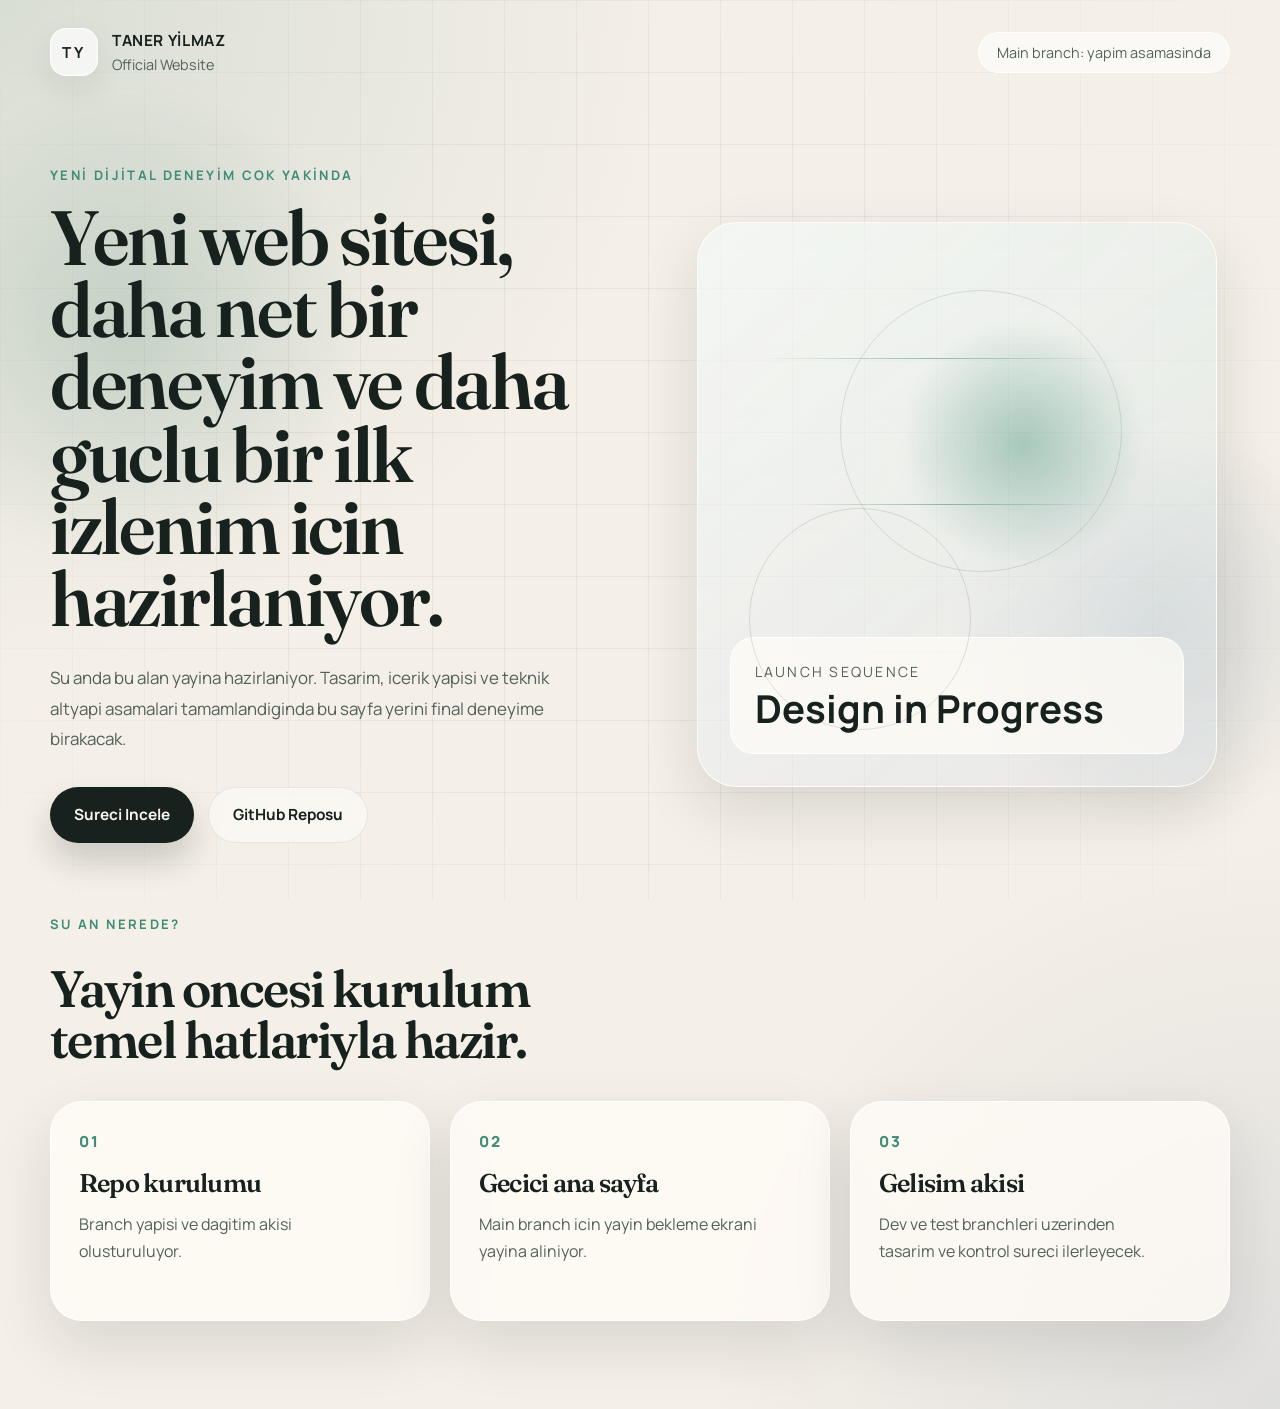
==== index.html @ bfa678c8 "Add under construction landing page" ====
<!DOCTYPE html>
<html lang="tr">
  <head>
    <meta charset="UTF-8" />
    <meta name="viewport" content="width=device-width, initial-scale=1.0" />
    <title>Taner Yilmaz | Yapim Asamasinda</title>
    <meta
      name="description"
      content="Taner Yilmaz web sitesi su anda yayina hazirlaniyor."
    />
    <link rel="preconnect" href="https://fonts.googleapis.com" />
    <link rel="preconnect" href="https://fonts.gstatic.com" crossorigin />
    <link
      href="https://fonts.googleapis.com/css2?family=Fraunces:opsz,wght@9..144,500;9..144,600&family=Manrope:wght@400;500;600;700&display=swap"
      rel="stylesheet"
    />
    <link rel="stylesheet" href="./styles.css" />
  </head>
  <body>
    <div class="page-shell">
      <div class="ambient ambient-left" aria-hidden="true"></div>
      <div class="ambient ambient-right" aria-hidden="true"></div>
      <div class="grid-lines" aria-hidden="true"></div>

      <header class="topbar">
        <div class="brand-lockup">
          <span class="brand-mark">TY</span>
          <div class="brand-copy">
            <strong>Taner Yilmaz</strong>
            <span>Official Website</span>
          </div>
        </div>
        <p class="status-pill">Main branch: yapim asamasinda</p>
      </header>

      <main class="hero">
        <section class="hero-copy">
          <p class="eyebrow">Yeni dijital deneyim cok yakinda</p>
          <h1>
            Yeni web sitesi, daha net bir deneyim ve daha guclu bir ilk
            izlenim icin hazirlaniyor.
          </h1>
          <p class="lead">
            Su anda bu alan yayina hazirlaniyor. Tasarim, icerik yapisi ve
            teknik altyapi asamalari tamamlandiginda bu sayfa yerini final
            deneyime birakacak.
          </p>

          <div class="hero-actions">
            <a class="button button-primary" href="#progress">Sureci Incele</a>
            <a
              class="button button-secondary"
              href="https://github.com/snrylmz89/taneryilmazWebPage"
              target="_blank"
              rel="noreferrer"
            >
              GitHub Reposu
            </a>
          </div>
        </section>

        <section class="hero-visual" aria-hidden="true">
          <div class="visual-frame">
            <div class="frame-glow"></div>
            <div class="signal signal-one"></div>
            <div class="signal signal-two"></div>
            <div class="signal signal-three"></div>
            <div class="visual-copy">
              <span>Launch Sequence</span>
              <strong>Design in Progress</strong>
            </div>
          </div>
        </section>
      </main>

      <section class="progress" id="progress">
        <div class="progress-intro">
          <p class="eyebrow">Su an nerede?</p>
          <h2>Yayin oncesi kurulum temel hatlariyla hazir.</h2>
        </div>

        <div class="progress-track">
          <article class="progress-step reveal">
            <span>01</span>
            <h3>Repo kurulumu</h3>
            <p>Branch yapisi ve dagitim akisi olusturuluyor.</p>
          </article>
          <article class="progress-step reveal delay-1">
            <span>02</span>
            <h3>Gecici ana sayfa</h3>
            <p>Main branch icin yayin bekleme ekrani yayina aliniyor.</p>
          </article>
          <article class="progress-step reveal delay-2">
            <span>03</span>
            <h3>Gelisim akisi</h3>
            <p>Dev ve test branchleri uzerinden tasarim ve kontrol sureci ilerleyecek.</p>
          </article>
        </div>
      </section>
    </div>

    <script src="./script.js"></script>
  </body>
</html>
---- styles.css ----
:root {
  color-scheme: light;
  --bg: #f4efe7;
  --surface: rgba(255, 252, 247, 0.78);
  --surface-strong: rgba(255, 252, 247, 0.94);
  --text: #17211d;
  --muted: #536159;
  --accent: #3f8c74;
  --accent-soft: rgba(63, 140, 116, 0.16);
  --line: rgba(23, 33, 29, 0.1);
  --shadow: 0 24px 60px rgba(23, 33, 29, 0.12);
  --radius-xl: 32px;
  --radius-pill: 999px;
  --container: min(1180px, calc(100vw - 48px));
}

* {
  box-sizing: border-box;
}

html {
  scroll-behavior: smooth;
}

body {
  margin: 0;
  min-height: 100vh;
  font-family: "Manrope", sans-serif;
  background:
    radial-gradient(circle at top left, rgba(120, 161, 143, 0.22), transparent 35%),
    radial-gradient(circle at bottom right, rgba(103, 129, 166, 0.15), transparent 30%),
    var(--bg);
  color: var(--text);
  overflow-x: hidden;
}

a {
  color: inherit;
  text-decoration: none;
}

.page-shell {
  position: relative;
  min-height: 100vh;
  isolation: isolate;
}

.ambient {
  position: fixed;
  inset: auto;
  z-index: -3;
  border-radius: 50%;
  filter: blur(8px);
  pointer-events: none;
}

.ambient-left {
  top: 8vh;
  left: -10vw;
  width: 32rem;
  height: 32rem;
  background: radial-gradient(circle, rgba(89, 141, 121, 0.24), transparent 66%);
  animation: drift 14s ease-in-out infinite alternate;
}

.ambient-right {
  right: -8vw;
  bottom: 6vh;
  width: 28rem;
  height: 28rem;
  background: radial-gradient(circle, rgba(80, 112, 145, 0.18), transparent 64%);
  animation: drift 16s ease-in-out infinite alternate-reverse;
}

.grid-lines {
  position: fixed;
  inset: 0;
  z-index: -2;
  background-image:
    linear-gradient(rgba(23, 33, 29, 0.05) 1px, transparent 1px),
    linear-gradient(90deg, rgba(23, 33, 29, 0.05) 1px, transparent 1px);
  background-size: 72px 72px;
  mask-image: radial-gradient(circle at center, black 48%, transparent 100%);
  pointer-events: none;
}

.topbar,
.hero,
.progress {
  width: var(--container);
  margin: 0 auto;
}

.topbar {
  display: flex;
  align-items: center;
  justify-content: space-between;
  gap: 20px;
  padding: 28px 0 0;
}

.brand-lockup {
  display: inline-flex;
  align-items: center;
  gap: 14px;
}

.brand-mark {
  display: inline-grid;
  place-items: center;
  width: 48px;
  height: 48px;
  border-radius: 16px;
  background: rgba(255, 255, 255, 0.7);
  border: 1px solid rgba(255, 255, 255, 0.85);
  box-shadow: 0 12px 32px rgba(23, 33, 29, 0.08);
  font-size: 0.95rem;
  font-weight: 700;
  letter-spacing: 0.18em;
}

.brand-copy {
  display: flex;
  flex-direction: column;
  gap: 4px;
}

.brand-copy strong {
  font-size: 0.96rem;
  letter-spacing: 0.04em;
  text-transform: uppercase;
}

.brand-copy span,
.status-pill {
  color: var(--muted);
  font-size: 0.9rem;
}

.status-pill {
  margin: 0;
  padding: 10px 18px;
  border-radius: var(--radius-pill);
  background: rgba(255, 255, 255, 0.62);
  border: 1px solid rgba(255, 255, 255, 0.85);
  backdrop-filter: blur(14px);
}

.hero {
  display: grid;
  grid-template-columns: minmax(0, 1.02fr) minmax(340px, 0.98fr);
  align-items: center;
  gap: clamp(32px, 5vw, 72px);
  padding: clamp(64px, 10vh, 112px) 0 72px;
  min-height: calc(100vh - 96px);
}

.hero-copy {
  max-width: 620px;
}

.eyebrow {
  margin: 0 0 18px;
  color: var(--accent);
  font-size: 0.82rem;
  font-weight: 700;
  letter-spacing: 0.18em;
  text-transform: uppercase;
}

h1,
h2,
h3 {
  margin: 0;
  font-family: "Fraunces", serif;
  font-weight: 600;
  letter-spacing: -0.03em;
}

h1 {
  font-size: clamp(3rem, 6vw, 5.8rem);
  line-height: 0.94;
  max-width: 12ch;
}

.lead {
  max-width: 55ch;
  margin: 28px 0 0;
  color: var(--muted);
  font-size: 1.06rem;
  line-height: 1.8;
}

.hero-actions {
  display: flex;
  flex-wrap: wrap;
  gap: 14px;
  margin-top: 32px;
}

.button {
  display: inline-flex;
  align-items: center;
  justify-content: center;
  min-height: 56px;
  padding: 0 24px;
  border-radius: var(--radius-pill);
  font-size: 0.96rem;
  font-weight: 700;
  transition:
    transform 220ms ease,
    background-color 220ms ease,
    border-color 220ms ease,
    color 220ms ease;
}

.button:hover {
  transform: translateY(-2px);
}

.button-primary {
  background: var(--text);
  color: #f6f4ef;
  box-shadow: 0 18px 32px rgba(23, 33, 29, 0.18);
}

.button-primary:hover {
  background: #26352f;
}

.button-secondary {
  background: rgba(255, 255, 255, 0.48);
  border: 1px solid rgba(23, 33, 29, 0.08);
  backdrop-filter: blur(12px);
}

.button-secondary:hover {
  background: rgba(255, 255, 255, 0.7);
}

.hero-visual {
  display: grid;
  place-items: center;
}

.visual-frame {
  position: relative;
  width: min(100%, 520px);
  aspect-ratio: 0.92;
  border-radius: 40px;
  overflow: hidden;
  background:
    linear-gradient(140deg, rgba(255, 255, 255, 0.72), rgba(255, 255, 255, 0.26)),
    linear-gradient(180deg, rgba(63, 140, 116, 0.16), rgba(80, 112, 145, 0.12));
  border: 1px solid rgba(255, 255, 255, 0.8);
  box-shadow: var(--shadow);
  isolation: isolate;
}

.visual-frame::before,
.visual-frame::after {
  content: "";
  position: absolute;
  border-radius: 50%;
  border: 1px solid rgba(23, 33, 29, 0.12);
}

.visual-frame::before {
  inset: 12% 18% auto auto;
  width: 280px;
  height: 280px;
}

.visual-frame::after {
  inset: auto auto 10% 10%;
  width: 220px;
  height: 220px;
}

.frame-glow {
  position: absolute;
  inset: 18% 14% auto auto;
  width: 240px;
  height: 240px;
  border-radius: 50%;
  background: radial-gradient(circle, rgba(63, 140, 116, 0.4), transparent 72%);
  filter: blur(4px);
  animation: pulse 7s ease-in-out infinite;
}

.signal {
  position: absolute;
  border-radius: 999px;
  background: linear-gradient(90deg, rgba(63, 140, 116, 0), rgba(63, 140, 116, 0.86), rgba(63, 140, 116, 0));
  opacity: 0.6;
  transform-origin: left center;
}

.signal-one {
  top: 24%;
  left: 12%;
  width: 68%;
  height: 1px;
  animation: wave 6.5s ease-in-out infinite;
}

.signal-two {
  top: 50%;
  left: 18%;
  width: 60%;
  height: 1px;
  animation: wave 7.2s ease-in-out infinite 0.6s;
}

.signal-three {
  top: 76%;
  left: 8%;
  width: 72%;
  height: 1px;
  animation: wave 7.8s ease-in-out infinite 1.2s;
}

.visual-copy {
  position: absolute;
  left: 32px;
  right: 32px;
  bottom: 32px;
  display: flex;
  flex-direction: column;
  gap: 8px;
  padding: 24px;
  border-radius: 24px;
  background: rgba(255, 252, 247, 0.72);
  border: 1px solid rgba(255, 255, 255, 0.9);
  backdrop-filter: blur(16px);
}

.visual-copy span {
  color: var(--muted);
  font-size: 0.88rem;
  letter-spacing: 0.16em;
  text-transform: uppercase;
}

.visual-copy strong {
  font-size: clamp(1.5rem, 3vw, 2.6rem);
  line-height: 1.05;
}

.progress {
  padding: 0 0 88px;
}

.progress-intro {
  display: grid;
  gap: 12px;
  max-width: 560px;
}

.progress-intro h2 {
  font-size: clamp(2rem, 4vw, 3.5rem);
  line-height: 1;
}

.progress-track {
  display: grid;
  grid-template-columns: repeat(3, minmax(0, 1fr));
  gap: 20px;
  margin-top: 36px;
}

.progress-step {
  position: relative;
  min-height: 220px;
  padding: 28px;
  border-radius: var(--radius-xl);
  background: var(--surface);
  border: 1px solid rgba(255, 255, 255, 0.85);
  backdrop-filter: blur(16px);
  box-shadow: var(--shadow);
  opacity: 0;
  transform: translateY(24px);
  transition:
    opacity 600ms ease,
    transform 600ms ease;
}

.progress-step.is-visible {
  opacity: 1;
  transform: translateY(0);
}

.delay-1 {
  transition-delay: 120ms;
}

.delay-2 {
  transition-delay: 240ms;
}

.progress-step span {
  display: inline-block;
  color: var(--accent);
  font-size: 0.95rem;
  font-weight: 800;
  letter-spacing: 0.16em;
}

.progress-step h3 {
  margin-top: 18px;
  font-size: 1.6rem;
  line-height: 1.05;
}

.progress-step p {
  max-width: 28ch;
  margin: 14px 0 0;
  color: var(--muted);
  line-height: 1.7;
}

@keyframes drift {
  from {
    transform: translate3d(0, 0, 0) scale(1);
  }
  to {
    transform: translate3d(0, 20px, 0) scale(1.08);
  }
}

@keyframes pulse {
  0%,
  100% {
    opacity: 0.65;
    transform: scale(0.94);
  }
  50% {
    opacity: 1;
    transform: scale(1.04);
  }
}

@keyframes wave {
  0%,
  100% {
    opacity: 0.18;
    transform: scaleX(0.8);
  }
  50% {
    opacity: 0.82;
    transform: scaleX(1.05);
  }
}

@media (max-width: 980px) {
  .hero {
    grid-template-columns: 1fr;
    padding-top: 48px;
  }

  .hero-copy,
  .progress-intro {
    max-width: none;
  }

  h1 {
    max-width: 11ch;
  }

  .hero-visual {
    order: -1;
  }

  .progress-track {
    grid-template-columns: 1fr;
  }
}

@media (max-width: 640px) {
  :root {
    --container: min(100vw - 28px, 1180px);
  }

  .topbar {
    flex-direction: column;
    align-items: flex-start;
  }

  .status-pill {
    width: 100%;
  }

  h1 {
    max-width: 12ch;
    font-size: clamp(2.7rem, 13vw, 4.4rem);
  }

  .lead {
    font-size: 1rem;
  }

  .button {
    width: 100%;
  }

  .visual-frame {
    aspect-ratio: 0.84;
    border-radius: 30px;
  }

  .visual-copy {
    left: 20px;
    right: 20px;
    bottom: 20px;
    padding: 20px;
  }

  .progress-step {
    min-height: unset;
  }
}
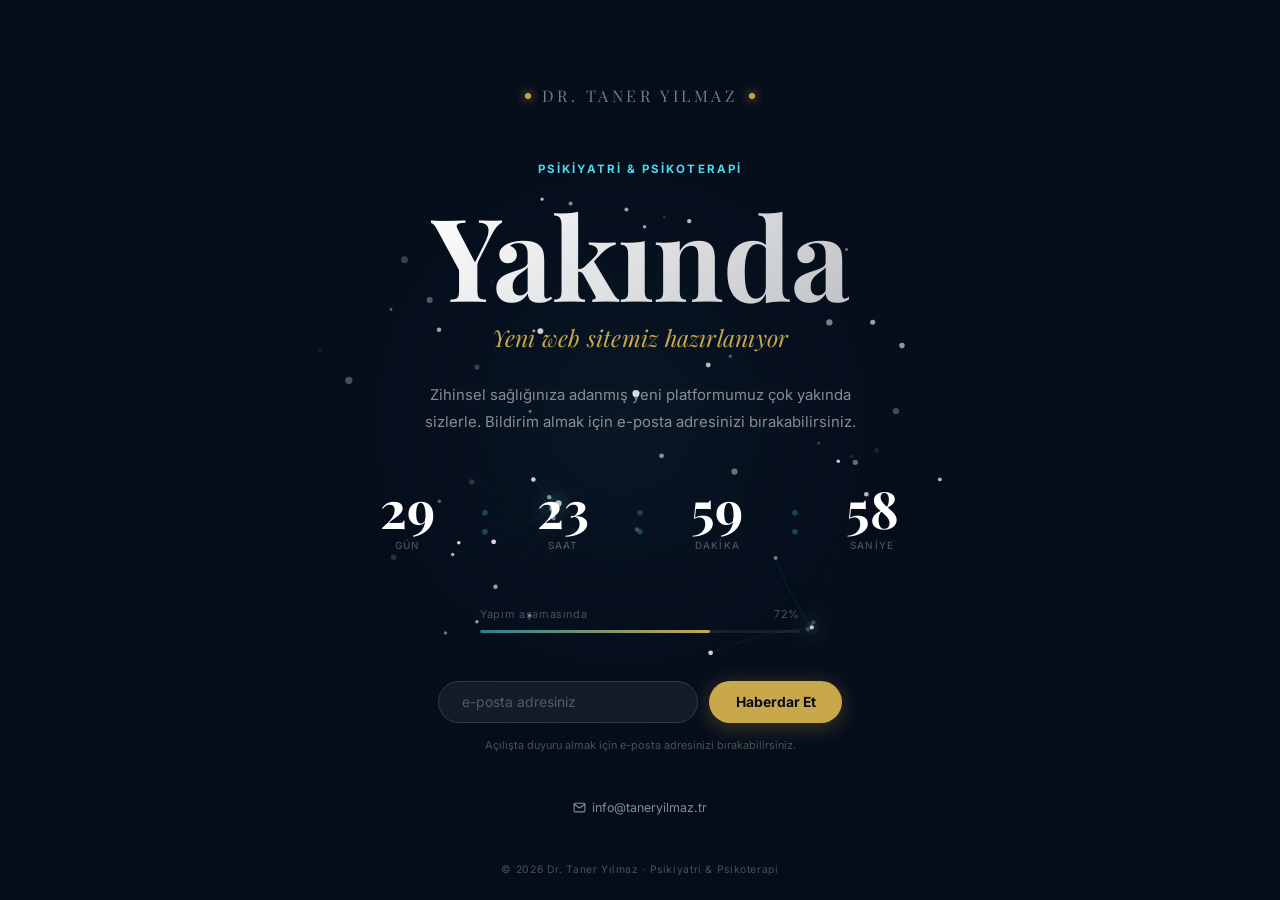
==== commit cf5c324d: "Split coming soon page into html css js" ====
--- a/index.html
+++ b/index.html
@@ -3,101 +3,112 @@
   <head>
     <meta charset="UTF-8" />
     <meta name="viewport" content="width=device-width, initial-scale=1.0" />
-    <title>Taner Yilmaz | Yapim Asamasinda</title>
+    <title>Dr. Taner Yılmaz | Psikiyatrist — Yakında</title>
     <meta
       name="description"
-      content="Taner Yilmaz web sitesi su anda yayina hazirlaniyor."
+      content="Dr. Taner Yılmaz'ın psikiyatri ve psikoterapi alanındaki yeni web sitesi çok yakında yayında."
     />
     <link rel="preconnect" href="https://fonts.googleapis.com" />
     <link rel="preconnect" href="https://fonts.gstatic.com" crossorigin />
     <link
-      href="https://fonts.googleapis.com/css2?family=Fraunces:opsz,wght@9..144,500;9..144,600&family=Manrope:wght@400;500;600;700&display=swap"
+      href="https://fonts.googleapis.com/css2?family=Playfair+Display:ital,wght@0,400;0,700;1,400&family=Inter:wght@300;400;500;600&display=swap"
       rel="stylesheet"
     />
     <link rel="stylesheet" href="./styles.css" />
   </head>
-  <body>
-    <div class="page-shell">
-      <div class="ambient ambient-left" aria-hidden="true"></div>
-      <div class="ambient ambient-right" aria-hidden="true"></div>
-      <div class="grid-lines" aria-hidden="true"></div>
+  <body data-progress="72" data-launch-offset-days="30">
+    <canvas id="cs-canvas" aria-hidden="true"></canvas>
 
-      <header class="topbar">
-        <div class="brand-lockup">
-          <span class="brand-mark">TY</span>
-          <div class="brand-copy">
-            <strong>Taner Yilmaz</strong>
-            <span>Official Website</span>
-          </div>
+    <div class="cs-wrap">
+      <div class="cs-logo">
+        <div class="cs-logo-dot"></div>
+        Dr. Taner Yılmaz
+        <div class="cs-logo-dot"></div>
+      </div>
+
+      <div class="cs-eyebrow">Psikiyatri &amp; Psikoterapi</div>
+
+      <h1 class="cs-title">Yakında</h1>
+      <p class="cs-subtitle">Yeni web sitemiz hazırlanıyor</p>
+
+      <p class="cs-desc">
+        Zihinsel sağlığınıza adanmış yeni platformumuz çok yakında sizlerle.
+        Bildirim almak için e-posta adresinizi bırakabilirsiniz.
+      </p>
+
+      <div class="cs-countdown" aria-label="Yayın geri sayımı">
+        <div class="cd-block">
+          <span class="cd-val" id="cd-g">00</span>
+          <span class="cd-lbl">Gün</span>
         </div>
-        <p class="status-pill">Main branch: yapim asamasinda</p>
-      </header>
+        <span class="cd-sep">:</span>
+        <div class="cd-block">
+          <span class="cd-val" id="cd-s">00</span>
+          <span class="cd-lbl">Saat</span>
+        </div>
+        <span class="cd-sep">:</span>
+        <div class="cd-block">
+          <span class="cd-val" id="cd-d">00</span>
+          <span class="cd-lbl">Dakika</span>
+        </div>
+        <span class="cd-sep">:</span>
+        <div class="cd-block">
+          <span class="cd-val" id="cd-sn">00</span>
+          <span class="cd-lbl">Saniye</span>
+        </div>
+      </div>
 
-      <main class="hero">
-        <section class="hero-copy">
-          <p class="eyebrow">Yeni dijital deneyim cok yakinda</p>
-          <h1>
-            Yeni web sitesi, daha net bir deneyim ve daha guclu bir ilk
-            izlenim icin hazirlaniyor.
-          </h1>
-          <p class="lead">
-            Su anda bu alan yayina hazirlaniyor. Tasarim, icerik yapisi ve
-            teknik altyapi asamalari tamamlandiginda bu sayfa yerini final
-            deneyime birakacak.
-          </p>
+      <div class="cs-progress-wrap" aria-label="Yapım aşaması ilerleme durumu">
+        <div class="cs-progress-top">
+          <span>Yapım aşamasında</span>
+          <span id="prog-pct">72%</span>
+        </div>
+        <div class="cs-progress-bg">
+          <div class="cs-progress-fill" id="prog-fill"></div>
+        </div>
+      </div>
 
-          <div class="hero-actions">
-            <a class="button button-primary" href="#progress">Sureci Incele</a>
-            <a
-              class="button button-secondary"
-              href="https://github.com/snrylmz89/taneryilmazWebPage"
-              target="_blank"
-              rel="noreferrer"
-            >
-              GitHub Reposu
-            </a>
-          </div>
-        </section>
+      <form class="cs-notify" id="notify-form" novalidate>
+        <label class="sr-only" for="notify-email">E-posta adresiniz</label>
+        <input
+          class="cs-input"
+          type="email"
+          id="notify-email"
+          placeholder="e-posta adresiniz"
+          autocomplete="email"
+        />
+        <button class="cs-btn" type="submit">Haberdar Et</button>
+      </form>
 
-        <section class="hero-visual" aria-hidden="true">
-          <div class="visual-frame">
-            <div class="frame-glow"></div>
-            <div class="signal signal-one"></div>
-            <div class="signal signal-two"></div>
-            <div class="signal signal-three"></div>
-            <div class="visual-copy">
-              <span>Launch Sequence</span>
-              <strong>Design in Progress</strong>
-            </div>
-          </div>
-        </section>
-      </main>
+      <p class="cs-notify-note" id="notify-note">
+        Açılışta duyuru almak için e-posta adresinizi bırakabilirsiniz.
+      </p>
+      <p class="cs-success" id="notify-success" role="status" aria-live="polite">
+        Kaydınız alındı — açılışta bilgilendireceğiz.
+      </p>
 
-      <section class="progress" id="progress">
-        <div class="progress-intro">
-          <p class="eyebrow">Su an nerede?</p>
-          <h2>Yayin oncesi kurulum temel hatlariyla hazir.</h2>
-        </div>
+      <div class="cs-contact">
+        <a href="mailto:info@taneryilmaz.tr">
+          <svg
+            width="13"
+            height="13"
+            viewBox="0 0 24 24"
+            fill="none"
+            stroke="currentColor"
+            stroke-width="2"
+            aria-hidden="true"
+          >
+            <path
+              d="M4 4h16c1.1 0 2 .9 2 2v12c0 1.1-.9 2-2 2H4c-1.1 0-2-.9-2-2V6c0-1.1.9-2 2-2z"
+            />
+            <polyline points="22,6 12,13 2,6" />
+          </svg>
+          info@taneryilmaz.tr
+        </a>
+      </div>
+    </div>
 
-        <div class="progress-track">
-          <article class="progress-step reveal">
-            <span>01</span>
-            <h3>Repo kurulumu</h3>
-            <p>Branch yapisi ve dagitim akisi olusturuluyor.</p>
-          </article>
-          <article class="progress-step reveal delay-1">
-            <span>02</span>
-            <h3>Gecici ana sayfa</h3>
-            <p>Main branch icin yayin bekleme ekrani yayina aliniyor.</p>
-          </article>
-          <article class="progress-step reveal delay-2">
-            <span>03</span>
-            <h3>Gelisim akisi</h3>
-            <p>Dev ve test branchleri uzerinden tasarim ve kontrol sureci ilerleyecek.</p>
-          </article>
-        </div>
-      </section>
-    </div>
+    <div class="cs-footer">© 2026 Dr. Taner Yılmaz · Psikiyatri &amp; Psikoterapi</div>
 
     <script src="./script.js"></script>
   </body>
--- a/styles.css
+++ b/styles.css
@@ -1,521 +1,373 @@
+*,
+*::before,
+*::after {
+  margin: 0;
+  padding: 0;
+  box-sizing: border-box;
+}
+
 :root {
-  color-scheme: light;
-  --bg: #f4efe7;
-  --surface: rgba(255, 252, 247, 0.78);
-  --surface-strong: rgba(255, 252, 247, 0.94);
-  --text: #17211d;
-  --muted: #536159;
-  --accent: #3f8c74;
-  --accent-soft: rgba(63, 140, 116, 0.16);
-  --line: rgba(23, 33, 29, 0.1);
-  --shadow: 0 24px 60px rgba(23, 33, 29, 0.12);
-  --radius-xl: 32px;
-  --radius-pill: 999px;
-  --container: min(1180px, calc(100vw - 48px));
-}
-
-* {
-  box-sizing: border-box;
-}
-
-html {
-  scroll-behavior: smooth;
-}
-
+  --bg: #050d1a;
+  --navy: #0d1e38;
+  --navy2: #1a3560;
+  --teal: #2a7f8f;
+  --cyan: #4dd9ec;
+  --gold: #c9a84c;
+  --gold2: #e0c060;
+  --muted: rgba(255, 255, 255, 0.52);
+  --dim: rgba(255, 255, 255, 0.28);
+}
+
+html,
 body {
-  margin: 0;
-  min-height: 100vh;
-  font-family: "Manrope", sans-serif;
-  background:
-    radial-gradient(circle at top left, rgba(120, 161, 143, 0.22), transparent 35%),
-    radial-gradient(circle at bottom right, rgba(103, 129, 166, 0.15), transparent 30%),
-    var(--bg);
-  color: var(--text);
-  overflow-x: hidden;
-}
-
-a {
-  color: inherit;
-  text-decoration: none;
-}
-
-.page-shell {
+  width: 100%;
+  height: 100%;
+  background: var(--bg);
+  font-family: "Inter", sans-serif;
+  color: #fff;
+  overflow: hidden;
+}
+
+body {
   position: relative;
-  min-height: 100vh;
-  isolation: isolate;
-}
-
-.ambient {
-  position: fixed;
-  inset: auto;
-  z-index: -3;
-  border-radius: 50%;
-  filter: blur(8px);
-  pointer-events: none;
-}
-
-.ambient-left {
-  top: 8vh;
-  left: -10vw;
-  width: 32rem;
-  height: 32rem;
-  background: radial-gradient(circle, rgba(89, 141, 121, 0.24), transparent 66%);
-  animation: drift 14s ease-in-out infinite alternate;
-}
-
-.ambient-right {
-  right: -8vw;
-  bottom: 6vh;
-  width: 28rem;
-  height: 28rem;
-  background: radial-gradient(circle, rgba(80, 112, 145, 0.18), transparent 64%);
-  animation: drift 16s ease-in-out infinite alternate-reverse;
-}
-
-.grid-lines {
+}
+
+#cs-canvas {
   position: fixed;
   inset: 0;
-  z-index: -2;
-  background-image:
-    linear-gradient(rgba(23, 33, 29, 0.05) 1px, transparent 1px),
-    linear-gradient(90deg, rgba(23, 33, 29, 0.05) 1px, transparent 1px);
-  background-size: 72px 72px;
-  mask-image: radial-gradient(circle at center, black 48%, transparent 100%);
+  width: 100%;
+  height: 100%;
   pointer-events: none;
-}
-
-.topbar,
-.hero,
-.progress {
-  width: var(--container);
-  margin: 0 auto;
-}
-
-.topbar {
-  display: flex;
-  align-items: center;
-  justify-content: space-between;
-  gap: 20px;
-  padding: 28px 0 0;
-}
-
-.brand-lockup {
-  display: inline-flex;
-  align-items: center;
-  gap: 14px;
-}
-
-.brand-mark {
-  display: inline-grid;
-  place-items: center;
-  width: 48px;
-  height: 48px;
-  border-radius: 16px;
-  background: rgba(255, 255, 255, 0.7);
-  border: 1px solid rgba(255, 255, 255, 0.85);
-  box-shadow: 0 12px 32px rgba(23, 33, 29, 0.08);
-  font-size: 0.95rem;
-  font-weight: 700;
-  letter-spacing: 0.18em;
-}
-
-.brand-copy {
+  z-index: 0;
+}
+
+.cs-wrap {
+  position: relative;
+  z-index: 10;
+  width: 100%;
+  height: 100vh;
   display: flex;
   flex-direction: column;
-  gap: 4px;
-}
-
-.brand-copy strong {
-  font-size: 0.96rem;
-  letter-spacing: 0.04em;
+  align-items: center;
+  justify-content: center;
+  padding: 2rem;
+  text-align: center;
+}
+
+.cs-logo {
+  display: flex;
+  align-items: center;
+  gap: 0.7rem;
+  margin-bottom: 3.5rem;
+  color: rgba(255, 255, 255, 0.45);
+  font-family: "Playfair Display", serif;
+  font-size: clamp(0.85rem, 1.4vw, 1rem);
+  letter-spacing: 0.22em;
   text-transform: uppercase;
 }
 
-.brand-copy span,
-.status-pill {
-  color: var(--muted);
-  font-size: 0.9rem;
-}
-
-.status-pill {
-  margin: 0;
-  padding: 10px 18px;
-  border-radius: var(--radius-pill);
-  background: rgba(255, 255, 255, 0.62);
-  border: 1px solid rgba(255, 255, 255, 0.85);
-  backdrop-filter: blur(14px);
-}
-
-.hero {
-  display: grid;
-  grid-template-columns: minmax(0, 1.02fr) minmax(340px, 0.98fr);
-  align-items: center;
-  gap: clamp(32px, 5vw, 72px);
-  padding: clamp(64px, 10vh, 112px) 0 72px;
-  min-height: calc(100vh - 96px);
-}
-
-.hero-copy {
-  max-width: 620px;
-}
-
-.eyebrow {
-  margin: 0 0 18px;
-  color: var(--accent);
-  font-size: 0.82rem;
+.cs-logo-dot {
+  width: 6px;
+  height: 6px;
+  flex-shrink: 0;
+  border-radius: 50%;
+  background: var(--gold);
+  box-shadow: 0 0 10px var(--gold);
+}
+
+.cs-eyebrow {
+  display: flex;
+  align-items: center;
+  gap: 0.55rem;
+  margin-bottom: 1.3rem;
+  color: var(--cyan);
+  font-size: clamp(0.64rem, 1vw, 0.72rem);
   font-weight: 700;
   letter-spacing: 0.18em;
   text-transform: uppercase;
 }
 
-h1,
-h2,
-h3 {
-  margin: 0;
-  font-family: "Fraunces", serif;
-  font-weight: 600;
-  letter-spacing: -0.03em;
-}
-
-h1 {
-  font-size: clamp(3rem, 6vw, 5.8rem);
-  line-height: 0.94;
-  max-width: 12ch;
-}
-
-.lead {
-  max-width: 55ch;
-  margin: 28px 0 0;
+.cs-eyebrow::before,
+.cs-eyebrow::after {
+  content: "";
+  flex: 1;
+  max-width: 60px;
+  height: 1px;
+  background: linear-gradient(to right, transparent, rgba(77, 217, 236, 0.4));
+}
+
+.cs-eyebrow::after {
+  background: linear-gradient(to left, transparent, rgba(77, 217, 236, 0.4));
+}
+
+.cs-title {
+  margin-bottom: 0.6rem;
+  background: linear-gradient(135deg, #fff 0%, rgba(255, 255, 255, 0.75) 100%);
+  background-clip: text;
+  -webkit-background-clip: text;
+  -webkit-text-fill-color: transparent;
+  font-family: "Playfair Display", serif;
+  font-size: clamp(3.2rem, 9vw, 7.5rem);
+  font-weight: 700;
+  line-height: 1;
+  letter-spacing: -0.01em;
+}
+
+.cs-subtitle {
+  margin-bottom: 1.8rem;
+  color: var(--gold);
+  font-family: "Playfair Display", serif;
+  font-size: clamp(1rem, 2.2vw, 1.45rem);
+  font-weight: 400;
+  font-style: italic;
+  letter-spacing: 0.01em;
+}
+
+.cs-desc {
+  max-width: 460px;
+  margin: 0 auto 3rem;
   color: var(--muted);
-  font-size: 1.06rem;
+  font-size: clamp(0.82rem, 1.3vw, 0.93rem);
   line-height: 1.8;
 }
 
-.hero-actions {
-  display: flex;
+.cs-countdown {
+  display: flex;
+  justify-content: center;
+  gap: clamp(1.2rem, 3vw, 2.5rem);
+  margin-bottom: 3.5rem;
+}
+
+.cd-block {
+  display: flex;
+  flex-direction: column;
+  align-items: center;
+  gap: 0.3rem;
+}
+
+.cd-val {
+  min-width: 2ch;
+  color: #fff;
+  font-family: "Playfair Display", serif;
+  font-size: clamp(2rem, 5vw, 3.2rem);
+  font-weight: 700;
+  line-height: 1;
+  text-align: center;
+}
+
+.cd-lbl {
+  color: var(--dim);
+  font-size: 0.62rem;
+  font-weight: 500;
+  letter-spacing: 0.12em;
+  text-transform: uppercase;
+}
+
+.cd-sep {
+  align-self: flex-start;
+  margin-top: 0.15rem;
+  color: var(--teal);
+  opacity: 0.5;
+  font-family: "Playfair Display", serif;
+  font-size: clamp(1.8rem, 4vw, 2.8rem);
+  animation: blink 1.6s ease-in-out infinite;
+}
+
+.cs-progress-wrap {
+  width: min(320px, 80vw);
+  margin: 0 auto 3rem;
+}
+
+.cs-progress-top {
+  display: flex;
+  justify-content: space-between;
+  margin-bottom: 0.55rem;
+  color: var(--dim);
+  font-size: 0.68rem;
+  letter-spacing: 0.06em;
+}
+
+.cs-progress-bg {
+  height: 3px;
+  overflow: hidden;
+  border-radius: 99px;
+  background: rgba(255, 255, 255, 0.08);
+}
+
+.cs-progress-fill {
+  width: 0%;
+  height: 100%;
+  border-radius: 99px;
+  background: linear-gradient(90deg, var(--teal), var(--gold));
+  box-shadow: 0 0 10px rgba(77, 217, 236, 0.45);
+  transition: width 1.5s cubic-bezier(0.4, 0, 0.2, 1);
+}
+
+.cs-notify {
+  display: flex;
+  justify-content: center;
+  gap: 0.7rem;
   flex-wrap: wrap;
-  gap: 14px;
-  margin-top: 32px;
-}
-
-.button {
-  display: inline-flex;
-  align-items: center;
-  justify-content: center;
-  min-height: 56px;
-  padding: 0 24px;
-  border-radius: var(--radius-pill);
-  font-size: 0.96rem;
+  margin-bottom: 0.9rem;
+}
+
+.cs-input {
+  width: min(260px, 80vw);
+  padding: 0.75rem 1.45rem;
+  border: 1px solid rgba(255, 255, 255, 0.12);
+  border-radius: 50px;
+  outline: none;
+  background: rgba(255, 255, 255, 0.06);
+  color: #fff;
+  font-family: "Inter", sans-serif;
+  font-size: 0.87rem;
+  transition:
+    border-color 0.2s,
+    background 0.2s,
+    box-shadow 0.2s;
+}
+
+.cs-input::placeholder {
+  color: var(--dim);
+}
+
+.cs-input:focus {
+  border-color: rgba(77, 217, 236, 0.35);
+  background: rgba(77, 217, 236, 0.04);
+}
+
+.cs-input.is-invalid {
+  border-color: rgba(201, 80, 76, 0.5);
+  background: rgba(201, 80, 76, 0.08);
+  box-shadow: 0 0 0 4px rgba(201, 80, 76, 0.08);
+}
+
+.cs-btn {
+  padding: 0.75rem 1.65rem;
+  border: none;
+  border-radius: 50px;
+  background: var(--gold);
+  box-shadow: 0 4px 22px rgba(201, 168, 76, 0.3);
+  color: var(--bg);
+  cursor: pointer;
+  white-space: nowrap;
+  font-family: "Inter", sans-serif;
+  font-size: 0.87rem;
   font-weight: 700;
   transition:
-    transform 220ms ease,
-    background-color 220ms ease,
-    border-color 220ms ease,
-    color 220ms ease;
-}
-
-.button:hover {
-  transform: translateY(-2px);
-}
-
-.button-primary {
-  background: var(--text);
-  color: #f6f4ef;
-  box-shadow: 0 18px 32px rgba(23, 33, 29, 0.18);
-}
-
-.button-primary:hover {
-  background: #26352f;
-}
-
-.button-secondary {
-  background: rgba(255, 255, 255, 0.48);
-  border: 1px solid rgba(23, 33, 29, 0.08);
-  backdrop-filter: blur(12px);
-}
-
-.button-secondary:hover {
-  background: rgba(255, 255, 255, 0.7);
-}
-
-.hero-visual {
-  display: grid;
-  place-items: center;
-}
-
-.visual-frame {
-  position: relative;
-  width: min(100%, 520px);
-  aspect-ratio: 0.92;
-  border-radius: 40px;
+    background 0.2s,
+    transform 0.15s,
+    box-shadow 0.2s;
+}
+
+.cs-btn:hover {
+  background: var(--gold2);
+  transform: translateY(-1px);
+  box-shadow: 0 6px 28px rgba(201, 168, 76, 0.42);
+}
+
+.cs-btn:active {
+  transform: translateY(0);
+}
+
+.cs-btn:focus-visible,
+.cs-input:focus-visible,
+.cs-contact a:focus-visible {
+  outline: 2px solid rgba(77, 217, 236, 0.5);
+  outline-offset: 3px;
+}
+
+.cs-notify-note {
+  margin-bottom: 3rem;
+  color: var(--dim);
+  font-size: 0.68rem;
+}
+
+.cs-success {
+  display: none;
+  margin-bottom: 3rem;
+  color: var(--cyan);
+  font-size: 0.84rem;
+  animation: fadeIn 0.4s ease;
+}
+
+.cs-contact {
+  display: flex;
+  justify-content: center;
+  align-items: center;
+  gap: 1.6rem;
+}
+
+.cs-contact a {
+  display: flex;
+  align-items: center;
+  gap: 0.4rem;
+  color: var(--muted);
+  text-decoration: none;
+  font-size: 0.78rem;
+  transition: color 0.2s;
+}
+
+.cs-contact a:hover {
+  color: #fff;
+}
+
+.cs-footer {
+  position: fixed;
+  right: 0;
+  bottom: 1.5rem;
+  left: 0;
+  z-index: 10;
+  text-align: center;
+  color: var(--dim);
+  font-size: 0.65rem;
+  letter-spacing: 0.06em;
+}
+
+.sr-only {
+  position: absolute;
+  width: 1px;
+  height: 1px;
+  padding: 0;
+  margin: -1px;
   overflow: hidden;
-  background:
-    linear-gradient(140deg, rgba(255, 255, 255, 0.72), rgba(255, 255, 255, 0.26)),
-    linear-gradient(180deg, rgba(63, 140, 116, 0.16), rgba(80, 112, 145, 0.12));
-  border: 1px solid rgba(255, 255, 255, 0.8);
-  box-shadow: var(--shadow);
-  isolation: isolate;
-}
-
-.visual-frame::before,
-.visual-frame::after {
-  content: "";
-  position: absolute;
-  border-radius: 50%;
-  border: 1px solid rgba(23, 33, 29, 0.12);
-}
-
-.visual-frame::before {
-  inset: 12% 18% auto auto;
-  width: 280px;
-  height: 280px;
-}
-
-.visual-frame::after {
-  inset: auto auto 10% 10%;
-  width: 220px;
-  height: 220px;
-}
-
-.frame-glow {
-  position: absolute;
-  inset: 18% 14% auto auto;
-  width: 240px;
-  height: 240px;
-  border-radius: 50%;
-  background: radial-gradient(circle, rgba(63, 140, 116, 0.4), transparent 72%);
-  filter: blur(4px);
-  animation: pulse 7s ease-in-out infinite;
-}
-
-.signal {
-  position: absolute;
-  border-radius: 999px;
-  background: linear-gradient(90deg, rgba(63, 140, 116, 0), rgba(63, 140, 116, 0.86), rgba(63, 140, 116, 0));
-  opacity: 0.6;
-  transform-origin: left center;
-}
-
-.signal-one {
-  top: 24%;
-  left: 12%;
-  width: 68%;
-  height: 1px;
-  animation: wave 6.5s ease-in-out infinite;
-}
-
-.signal-two {
-  top: 50%;
-  left: 18%;
-  width: 60%;
-  height: 1px;
-  animation: wave 7.2s ease-in-out infinite 0.6s;
-}
-
-.signal-three {
-  top: 76%;
-  left: 8%;
-  width: 72%;
-  height: 1px;
-  animation: wave 7.8s ease-in-out infinite 1.2s;
-}
-
-.visual-copy {
-  position: absolute;
-  left: 32px;
-  right: 32px;
-  bottom: 32px;
-  display: flex;
-  flex-direction: column;
-  gap: 8px;
-  padding: 24px;
-  border-radius: 24px;
-  background: rgba(255, 252, 247, 0.72);
-  border: 1px solid rgba(255, 255, 255, 0.9);
-  backdrop-filter: blur(16px);
-}
-
-.visual-copy span {
-  color: var(--muted);
-  font-size: 0.88rem;
-  letter-spacing: 0.16em;
-  text-transform: uppercase;
-}
-
-.visual-copy strong {
-  font-size: clamp(1.5rem, 3vw, 2.6rem);
-  line-height: 1.05;
-}
-
-.progress {
-  padding: 0 0 88px;
-}
-
-.progress-intro {
-  display: grid;
-  gap: 12px;
-  max-width: 560px;
-}
-
-.progress-intro h2 {
-  font-size: clamp(2rem, 4vw, 3.5rem);
-  line-height: 1;
-}
-
-.progress-track {
-  display: grid;
-  grid-template-columns: repeat(3, minmax(0, 1fr));
-  gap: 20px;
-  margin-top: 36px;
-}
-
-.progress-step {
-  position: relative;
-  min-height: 220px;
-  padding: 28px;
-  border-radius: var(--radius-xl);
-  background: var(--surface);
-  border: 1px solid rgba(255, 255, 255, 0.85);
-  backdrop-filter: blur(16px);
-  box-shadow: var(--shadow);
-  opacity: 0;
-  transform: translateY(24px);
-  transition:
-    opacity 600ms ease,
-    transform 600ms ease;
-}
-
-.progress-step.is-visible {
-  opacity: 1;
-  transform: translateY(0);
-}
-
-.delay-1 {
-  transition-delay: 120ms;
-}
-
-.delay-2 {
-  transition-delay: 240ms;
-}
-
-.progress-step span {
-  display: inline-block;
-  color: var(--accent);
-  font-size: 0.95rem;
-  font-weight: 800;
-  letter-spacing: 0.16em;
-}
-
-.progress-step h3 {
-  margin-top: 18px;
-  font-size: 1.6rem;
-  line-height: 1.05;
-}
-
-.progress-step p {
-  max-width: 28ch;
-  margin: 14px 0 0;
-  color: var(--muted);
-  line-height: 1.7;
-}
-
-@keyframes drift {
-  from {
-    transform: translate3d(0, 0, 0) scale(1);
-  }
-  to {
-    transform: translate3d(0, 20px, 0) scale(1.08);
-  }
-}
-
-@keyframes pulse {
+  clip: rect(0, 0, 0, 0);
+  white-space: nowrap;
+  border: 0;
+}
+
+@keyframes blink {
   0%,
   100% {
-    opacity: 0.65;
-    transform: scale(0.94);
+    opacity: 0.5;
   }
   50% {
+    opacity: 0.1;
+  }
+}
+
+@keyframes fadeIn {
+  from {
+    opacity: 0;
+    transform: translateY(8px);
+  }
+  to {
     opacity: 1;
-    transform: scale(1.04);
-  }
-}
-
-@keyframes wave {
-  0%,
-  100% {
-    opacity: 0.18;
-    transform: scaleX(0.8);
-  }
-  50% {
-    opacity: 0.82;
-    transform: scaleX(1.05);
-  }
-}
-
-@media (max-width: 980px) {
-  .hero {
-    grid-template-columns: 1fr;
-    padding-top: 48px;
-  }
-
-  .hero-copy,
-  .progress-intro {
-    max-width: none;
-  }
-
-  h1 {
-    max-width: 11ch;
-  }
-
-  .hero-visual {
-    order: -1;
-  }
-
-  .progress-track {
-    grid-template-columns: 1fr;
-  }
-}
-
-@media (max-width: 640px) {
-  :root {
-    --container: min(100vw - 28px, 1180px);
-  }
-
-  .topbar {
+    transform: none;
+  }
+}
+
+@media (max-width: 480px) {
+  .cs-countdown {
+    gap: 1rem;
+  }
+
+  .cs-notify {
     flex-direction: column;
-    align-items: flex-start;
-  }
-
-  .status-pill {
-    width: 100%;
-  }
-
-  h1 {
-    max-width: 12ch;
-    font-size: clamp(2.7rem, 13vw, 4.4rem);
-  }
-
-  .lead {
-    font-size: 1rem;
-  }
-
-  .button {
-    width: 100%;
-  }
-
-  .visual-frame {
-    aspect-ratio: 0.84;
-    border-radius: 30px;
-  }
-
-  .visual-copy {
-    left: 20px;
-    right: 20px;
-    bottom: 20px;
-    padding: 20px;
-  }
-
-  .progress-step {
-    min-height: unset;
-  }
-}
+    align-items: center;
+  }
+
+  .cs-input {
+    width: 78vw;
+  }
+}
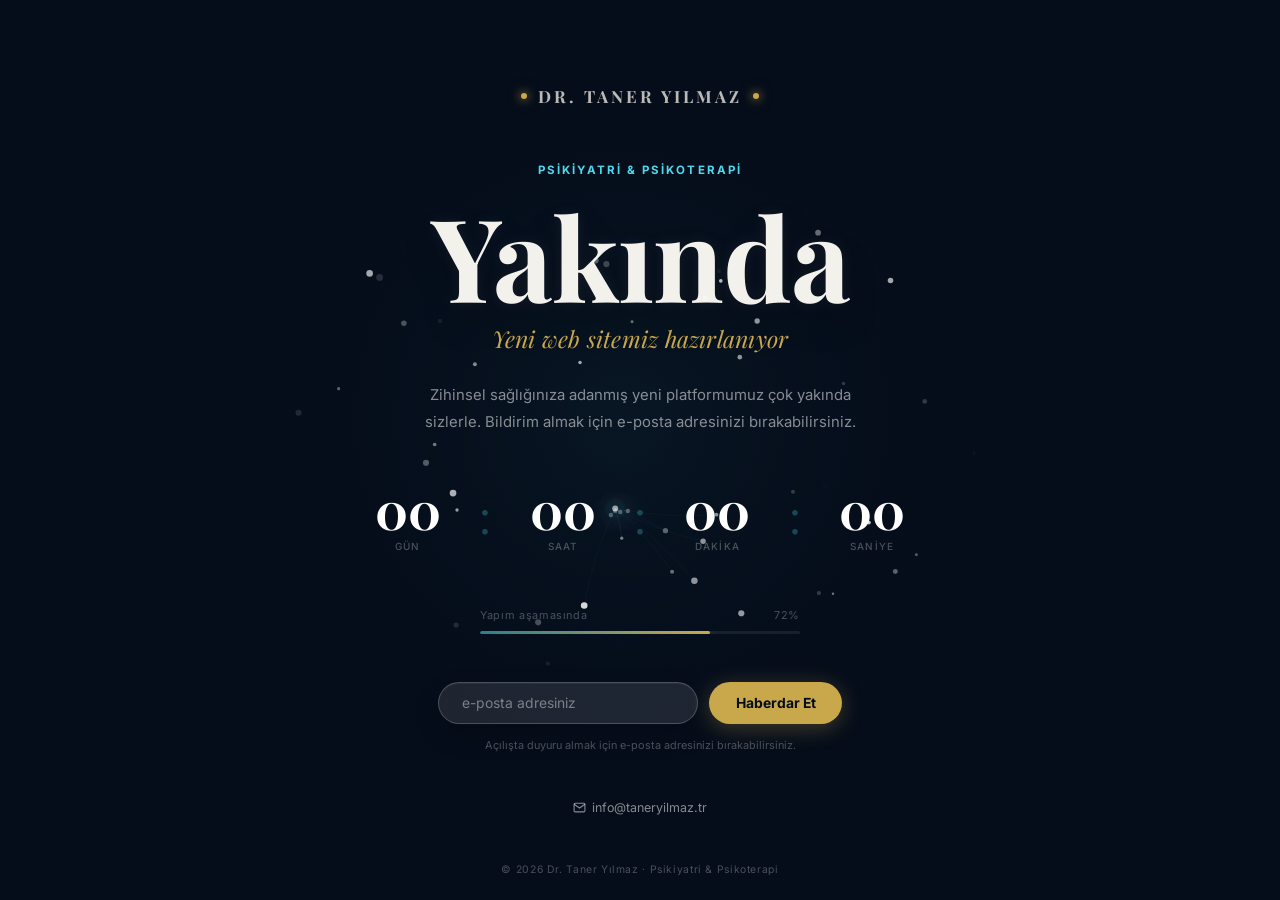
==== commit a05e2016: "Improve coming soon title and input visibility" ====
--- a/index.html
+++ b/index.html
@@ -16,7 +16,7 @@
     />
     <link rel="stylesheet" href="./styles.css" />
   </head>
-  <body data-progress="72" data-launch-offset-days="30">
+  <body data-progress="72" data-launch-date="2026-05-07T00:00:00+03:00">
     <canvas id="cs-canvas" aria-hidden="true"></canvas>
 
     <div class="cs-wrap">
--- a/styles.css
+++ b/styles.css
@@ -59,11 +59,13 @@
   align-items: center;
   gap: 0.7rem;
   margin-bottom: 3.5rem;
-  color: rgba(255, 255, 255, 0.45);
-  font-family: "Playfair Display", serif;
-  font-size: clamp(0.85rem, 1.4vw, 1rem);
-  letter-spacing: 0.22em;
+  color: rgba(244, 241, 233, 0.76);
+  font-family: "Playfair Display", serif;
+  font-size: clamp(0.9rem, 1.45vw, 1.05rem);
+  font-weight: 700;
+  letter-spacing: 0.18em;
   text-transform: uppercase;
+  text-shadow: 0 0 10px rgba(255, 255, 255, 0.05);
 }
 
 .cs-logo-dot {
@@ -72,7 +74,9 @@
   flex-shrink: 0;
   border-radius: 50%;
   background: var(--gold);
-  box-shadow: 0 0 10px var(--gold);
+  box-shadow:
+    0 0 10px var(--gold),
+    0 0 18px rgba(201, 168, 76, 0.35);
 }
 
 .cs-eyebrow {
@@ -102,15 +106,15 @@
 
 .cs-title {
   margin-bottom: 0.6rem;
-  background: linear-gradient(135deg, #fff 0%, rgba(255, 255, 255, 0.75) 100%);
-  background-clip: text;
-  -webkit-background-clip: text;
-  -webkit-text-fill-color: transparent;
+  color: rgba(248, 246, 241, 0.98);
   font-family: "Playfair Display", serif;
   font-size: clamp(3.2rem, 9vw, 7.5rem);
   font-weight: 700;
   line-height: 1;
   letter-spacing: -0.01em;
+  text-shadow:
+    0 0 14px rgba(255, 255, 255, 0.06),
+    0 18px 34px rgba(0, 0, 0, 0.24);
 }
 
 .cs-subtitle {
@@ -214,11 +218,14 @@
 .cs-input {
   width: min(260px, 80vw);
   padding: 0.75rem 1.45rem;
-  border: 1px solid rgba(255, 255, 255, 0.12);
+  border: 1px solid rgba(255, 255, 255, 0.2);
   border-radius: 50px;
   outline: none;
-  background: rgba(255, 255, 255, 0.06);
-  color: #fff;
+  background: rgba(255, 255, 255, 0.1);
+  box-shadow:
+    inset 0 1px 0 rgba(255, 255, 255, 0.05),
+    0 10px 28px rgba(0, 0, 0, 0.16);
+  color: rgba(255, 255, 255, 0.94);
   font-family: "Inter", sans-serif;
   font-size: 0.87rem;
   transition:
@@ -228,12 +235,15 @@
 }
 
 .cs-input::placeholder {
-  color: var(--dim);
+  color: rgba(255, 255, 255, 0.42);
 }
 
 .cs-input:focus {
-  border-color: rgba(77, 217, 236, 0.35);
-  background: rgba(77, 217, 236, 0.04);
+  border-color: rgba(77, 217, 236, 0.5);
+  background: rgba(77, 217, 236, 0.08);
+  box-shadow:
+    0 0 0 4px rgba(77, 217, 236, 0.09),
+    0 12px 30px rgba(0, 0, 0, 0.2);
 }
 
 .cs-input.is-invalid {
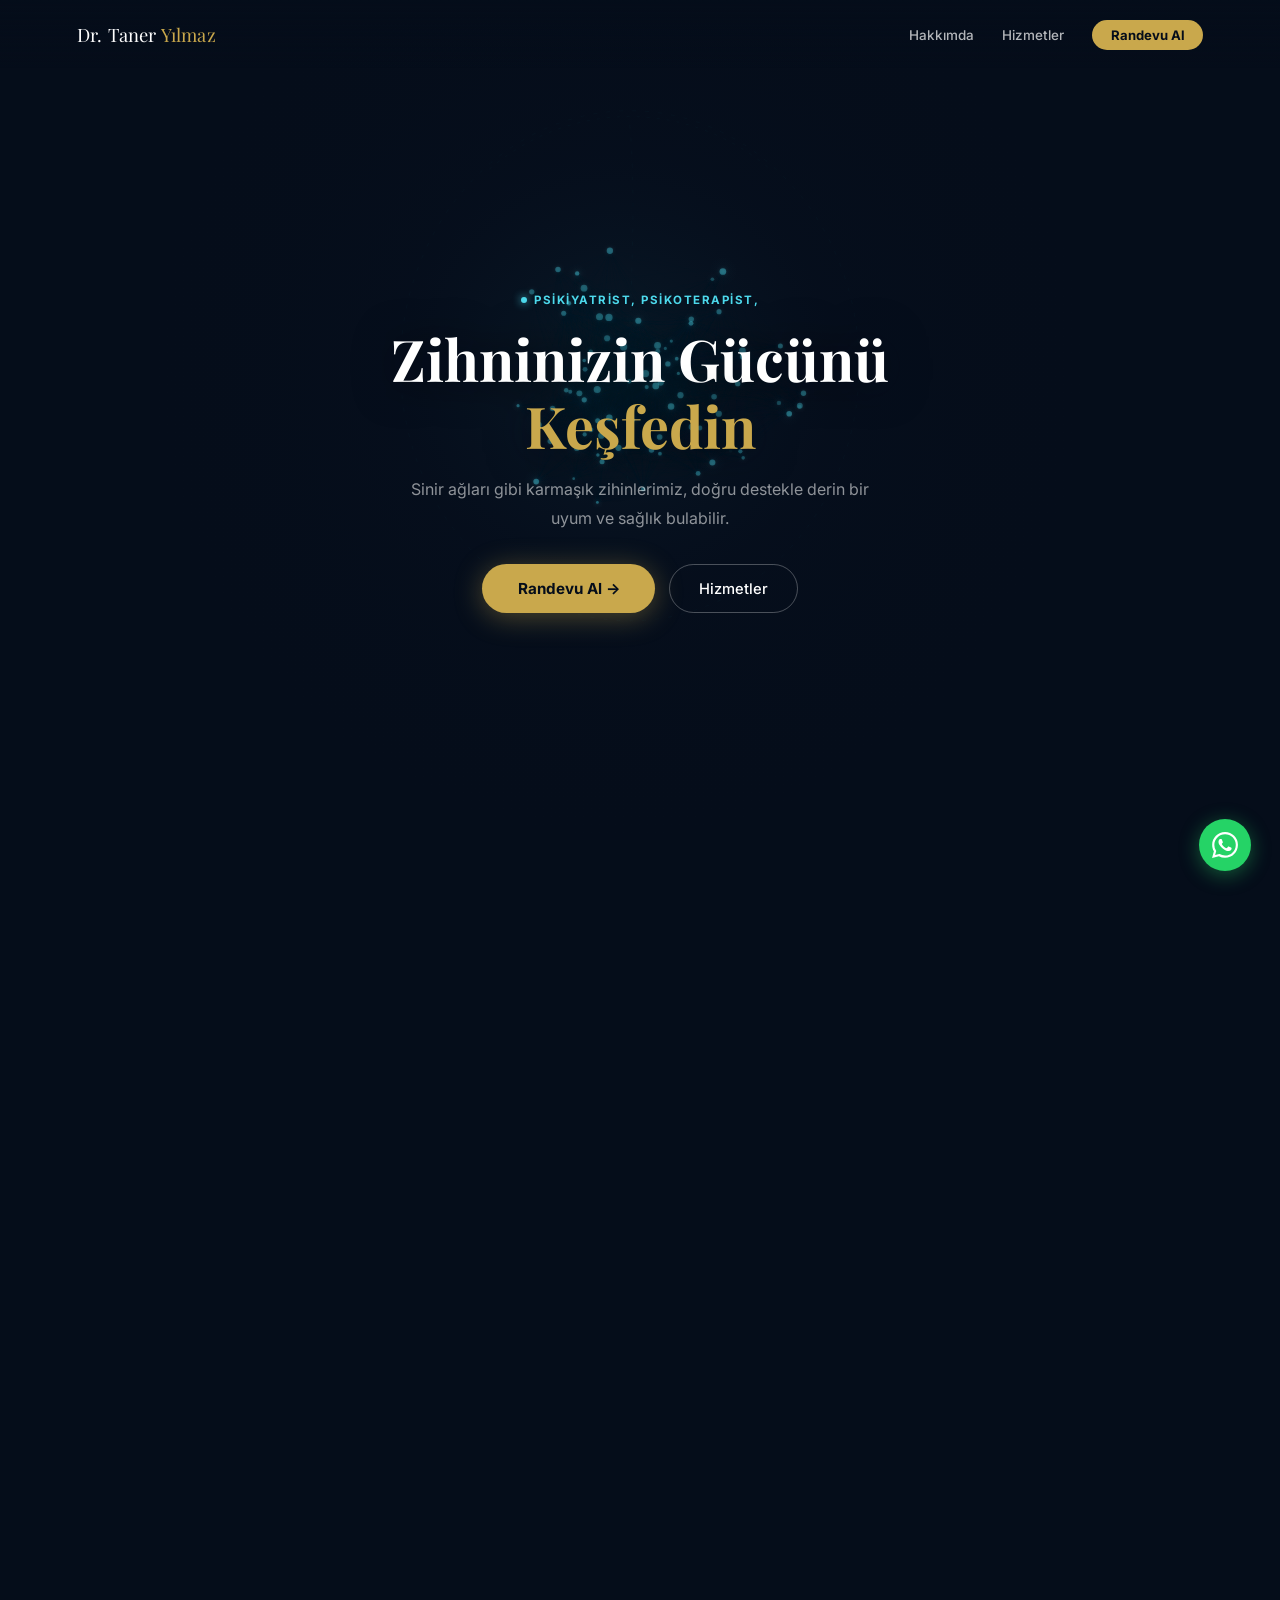
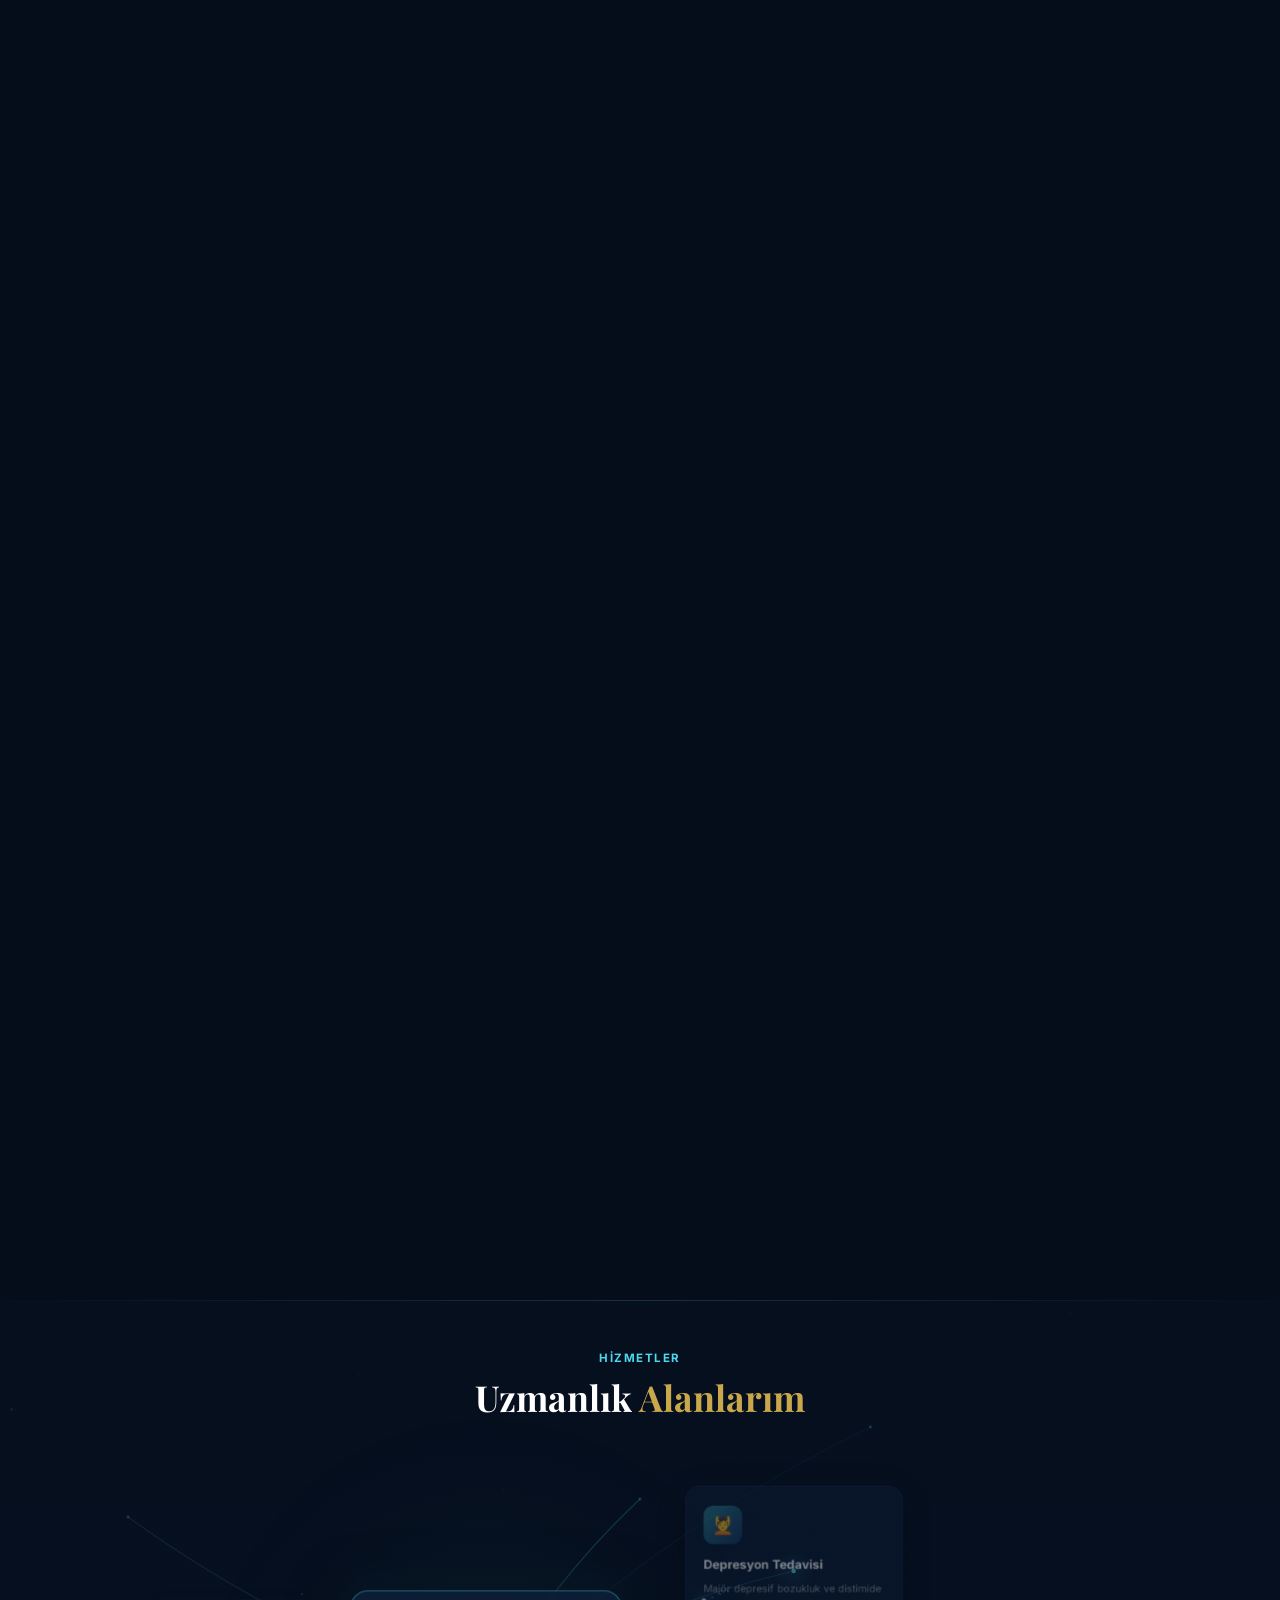
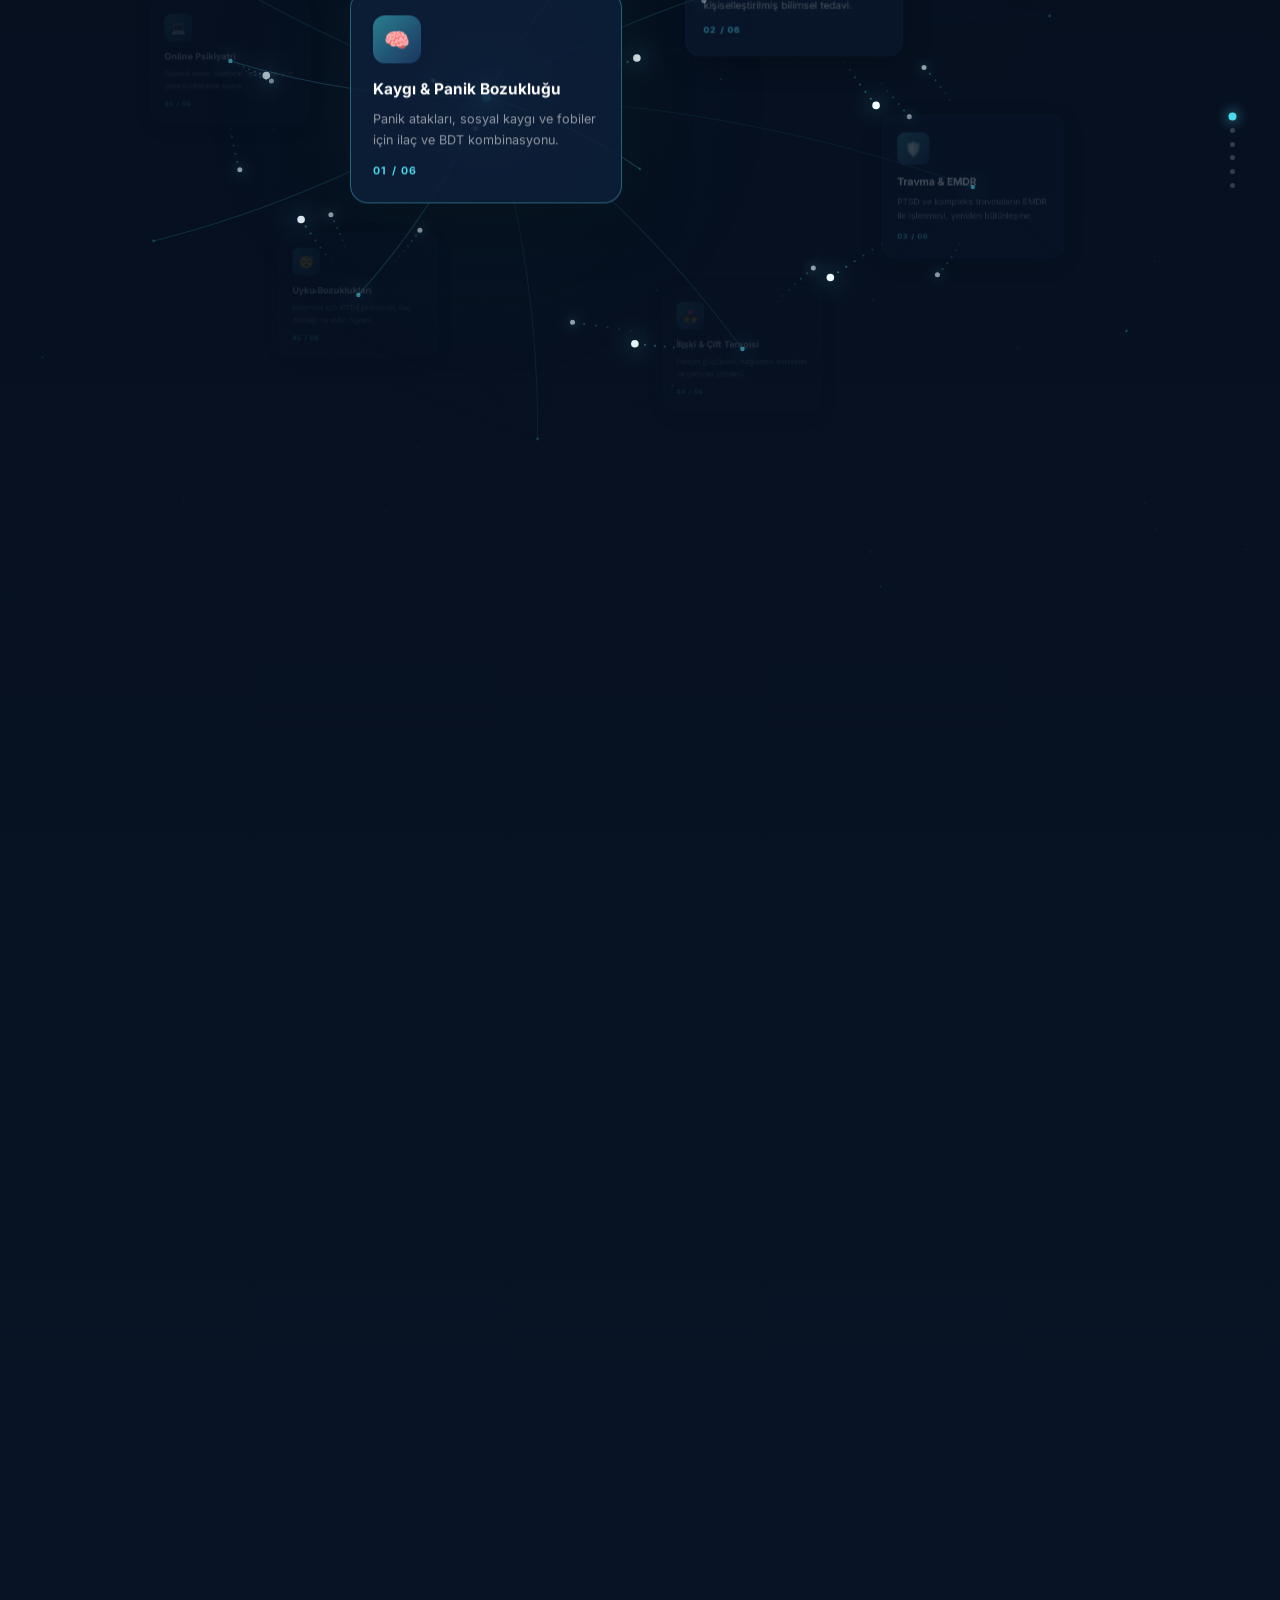
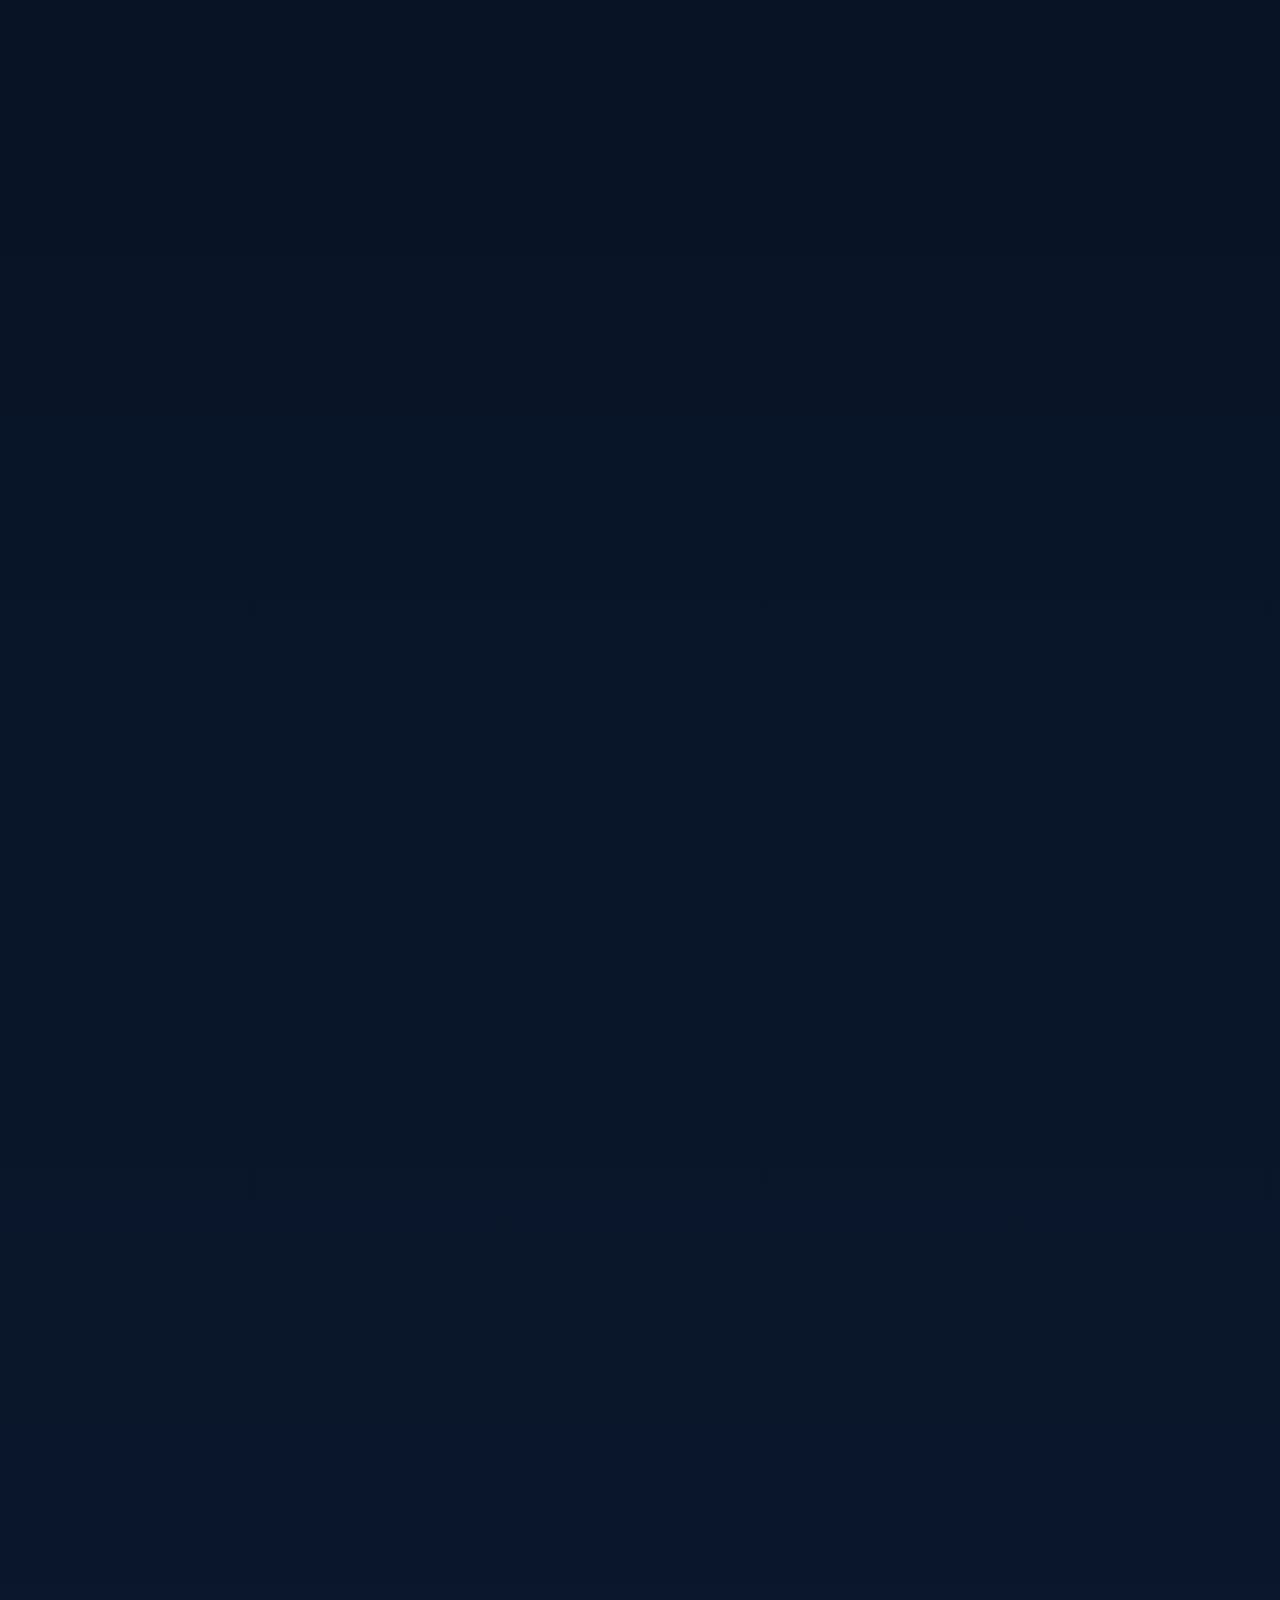
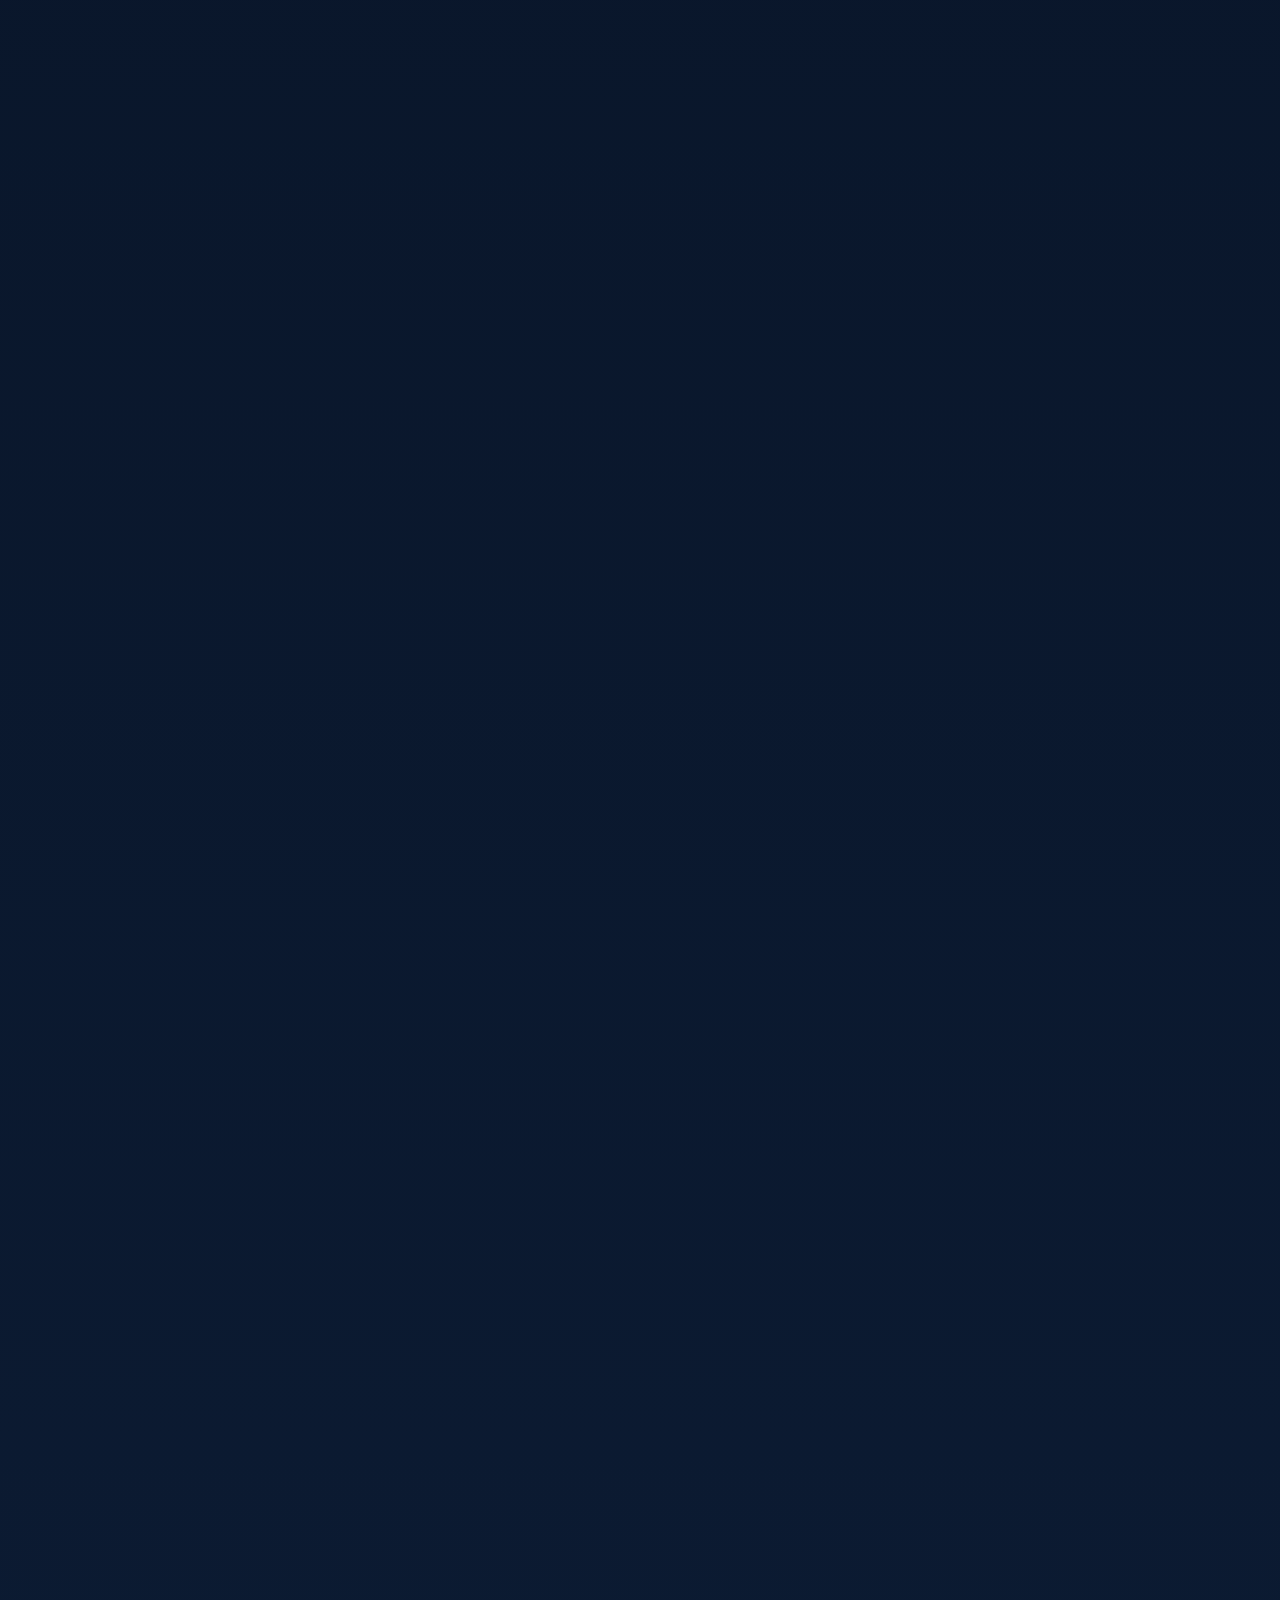
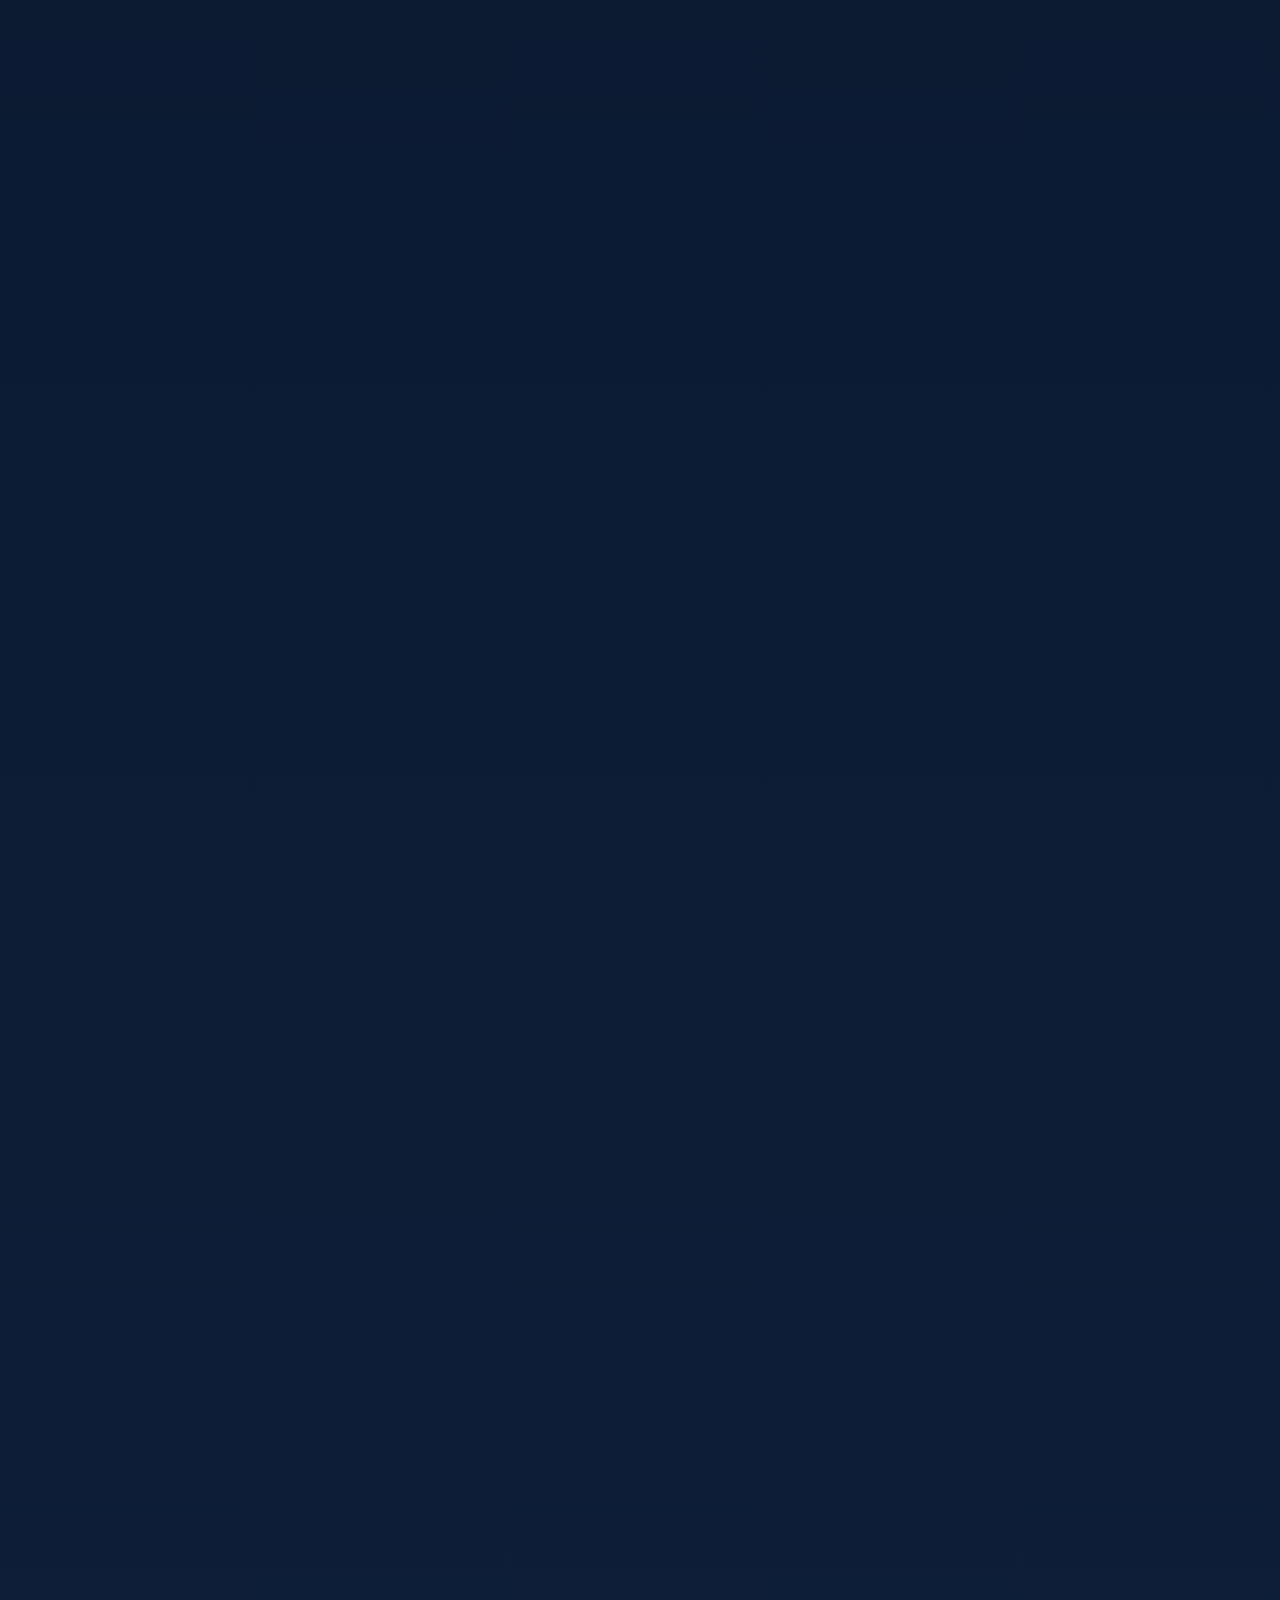
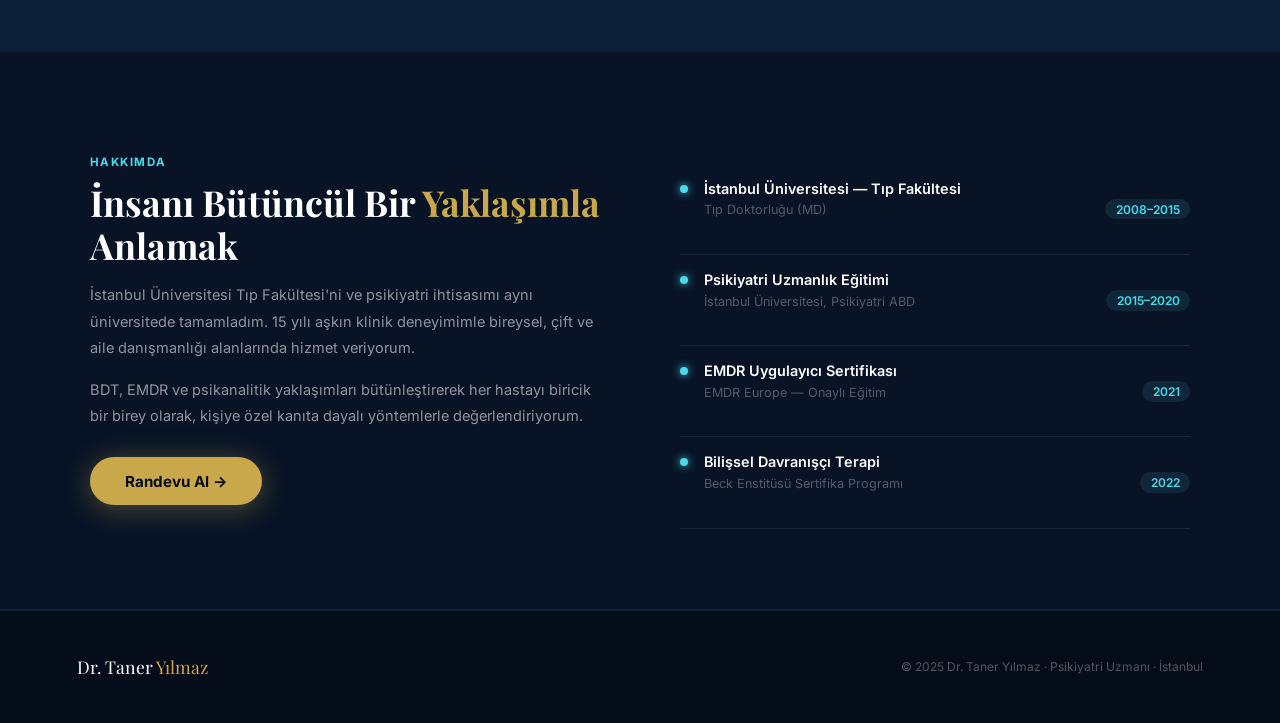
==== commit ba06eff6: "Redirect dev root to brain animation experiment" ====
--- a/index.html
+++ b/index.html
@@ -3,113 +3,35 @@
   <head>
     <meta charset="UTF-8" />
     <meta name="viewport" content="width=device-width, initial-scale=1.0" />
-    <title>Dr. Taner Yılmaz | Psikiyatrist — Yakında</title>
-    <meta
-      name="description"
-      content="Dr. Taner Yılmaz'ın psikiyatri ve psikoterapi alanındaki yeni web sitesi çok yakında yayında."
-    />
-    <link rel="preconnect" href="https://fonts.googleapis.com" />
-    <link rel="preconnect" href="https://fonts.gstatic.com" crossorigin />
-    <link
-      href="https://fonts.googleapis.com/css2?family=Playfair+Display:ital,wght@0,400;0,700;1,400&family=Inter:wght@300;400;500;600&display=swap"
-      rel="stylesheet"
-    />
-    <link rel="stylesheet" href="./styles.css" />
+    <title>Yönlendiriliyor | Brain Animation</title>
+    <meta http-equiv="refresh" content="0; url=/experiments/brain-animation/" />
+    <style>
+      :root {
+        color-scheme: dark;
+      }
+
+      body {
+        margin: 0;
+        min-height: 100vh;
+        display: grid;
+        place-items: center;
+        background: #050d1a;
+        color: #eef3f5;
+        font-family: Arial, sans-serif;
+      }
+
+      a {
+        color: #7ee8f5;
+      }
+    </style>
+    <script>
+      window.location.replace("/experiments/brain-animation/");
+    </script>
   </head>
-  <body data-progress="72" data-launch-date="2026-05-07T00:00:00+03:00">
-    <canvas id="cs-canvas" aria-hidden="true"></canvas>
-
-    <div class="cs-wrap">
-      <div class="cs-logo">
-        <div class="cs-logo-dot"></div>
-        Dr. Taner Yılmaz
-        <div class="cs-logo-dot"></div>
-      </div>
-
-      <div class="cs-eyebrow">Psikiyatri &amp; Psikoterapi</div>
-
-      <h1 class="cs-title">Yakında</h1>
-      <p class="cs-subtitle">Yeni web sitemiz hazırlanıyor</p>
-
-      <p class="cs-desc">
-        Zihinsel sağlığınıza adanmış yeni platformumuz çok yakında sizlerle.
-        Bildirim almak için e-posta adresinizi bırakabilirsiniz.
-      </p>
-
-      <div class="cs-countdown" aria-label="Yayın geri sayımı">
-        <div class="cd-block">
-          <span class="cd-val" id="cd-g">00</span>
-          <span class="cd-lbl">Gün</span>
-        </div>
-        <span class="cd-sep">:</span>
-        <div class="cd-block">
-          <span class="cd-val" id="cd-s">00</span>
-          <span class="cd-lbl">Saat</span>
-        </div>
-        <span class="cd-sep">:</span>
-        <div class="cd-block">
-          <span class="cd-val" id="cd-d">00</span>
-          <span class="cd-lbl">Dakika</span>
-        </div>
-        <span class="cd-sep">:</span>
-        <div class="cd-block">
-          <span class="cd-val" id="cd-sn">00</span>
-          <span class="cd-lbl">Saniye</span>
-        </div>
-      </div>
-
-      <div class="cs-progress-wrap" aria-label="Yapım aşaması ilerleme durumu">
-        <div class="cs-progress-top">
-          <span>Yapım aşamasında</span>
-          <span id="prog-pct">72%</span>
-        </div>
-        <div class="cs-progress-bg">
-          <div class="cs-progress-fill" id="prog-fill"></div>
-        </div>
-      </div>
-
-      <form class="cs-notify" id="notify-form" novalidate>
-        <label class="sr-only" for="notify-email">E-posta adresiniz</label>
-        <input
-          class="cs-input"
-          type="email"
-          id="notify-email"
-          placeholder="e-posta adresiniz"
-          autocomplete="email"
-        />
-        <button class="cs-btn" type="submit">Haberdar Et</button>
-      </form>
-
-      <p class="cs-notify-note" id="notify-note">
-        Açılışta duyuru almak için e-posta adresinizi bırakabilirsiniz.
-      </p>
-      <p class="cs-success" id="notify-success" role="status" aria-live="polite">
-        Kaydınız alındı — açılışta bilgilendireceğiz.
-      </p>
-
-      <div class="cs-contact">
-        <a href="mailto:info@taneryilmaz.tr">
-          <svg
-            width="13"
-            height="13"
-            viewBox="0 0 24 24"
-            fill="none"
-            stroke="currentColor"
-            stroke-width="2"
-            aria-hidden="true"
-          >
-            <path
-              d="M4 4h16c1.1 0 2 .9 2 2v12c0 1.1-.9 2-2 2H4c-1.1 0-2-.9-2-2V6c0-1.1.9-2 2-2z"
-            />
-            <polyline points="22,6 12,13 2,6" />
-          </svg>
-          info@taneryilmaz.tr
-        </a>
-      </div>
-    </div>
-
-    <div class="cs-footer">© 2026 Dr. Taner Yılmaz · Psikiyatri &amp; Psikoterapi</div>
-
-    <script src="./script.js"></script>
+  <body>
+    <p>
+      Brain animation sayfasına yönlendiriliyorsunuz.
+      <a href="/experiments/brain-animation/">Açmak için tıklayın</a>.
+    </p>
   </body>
 </html>
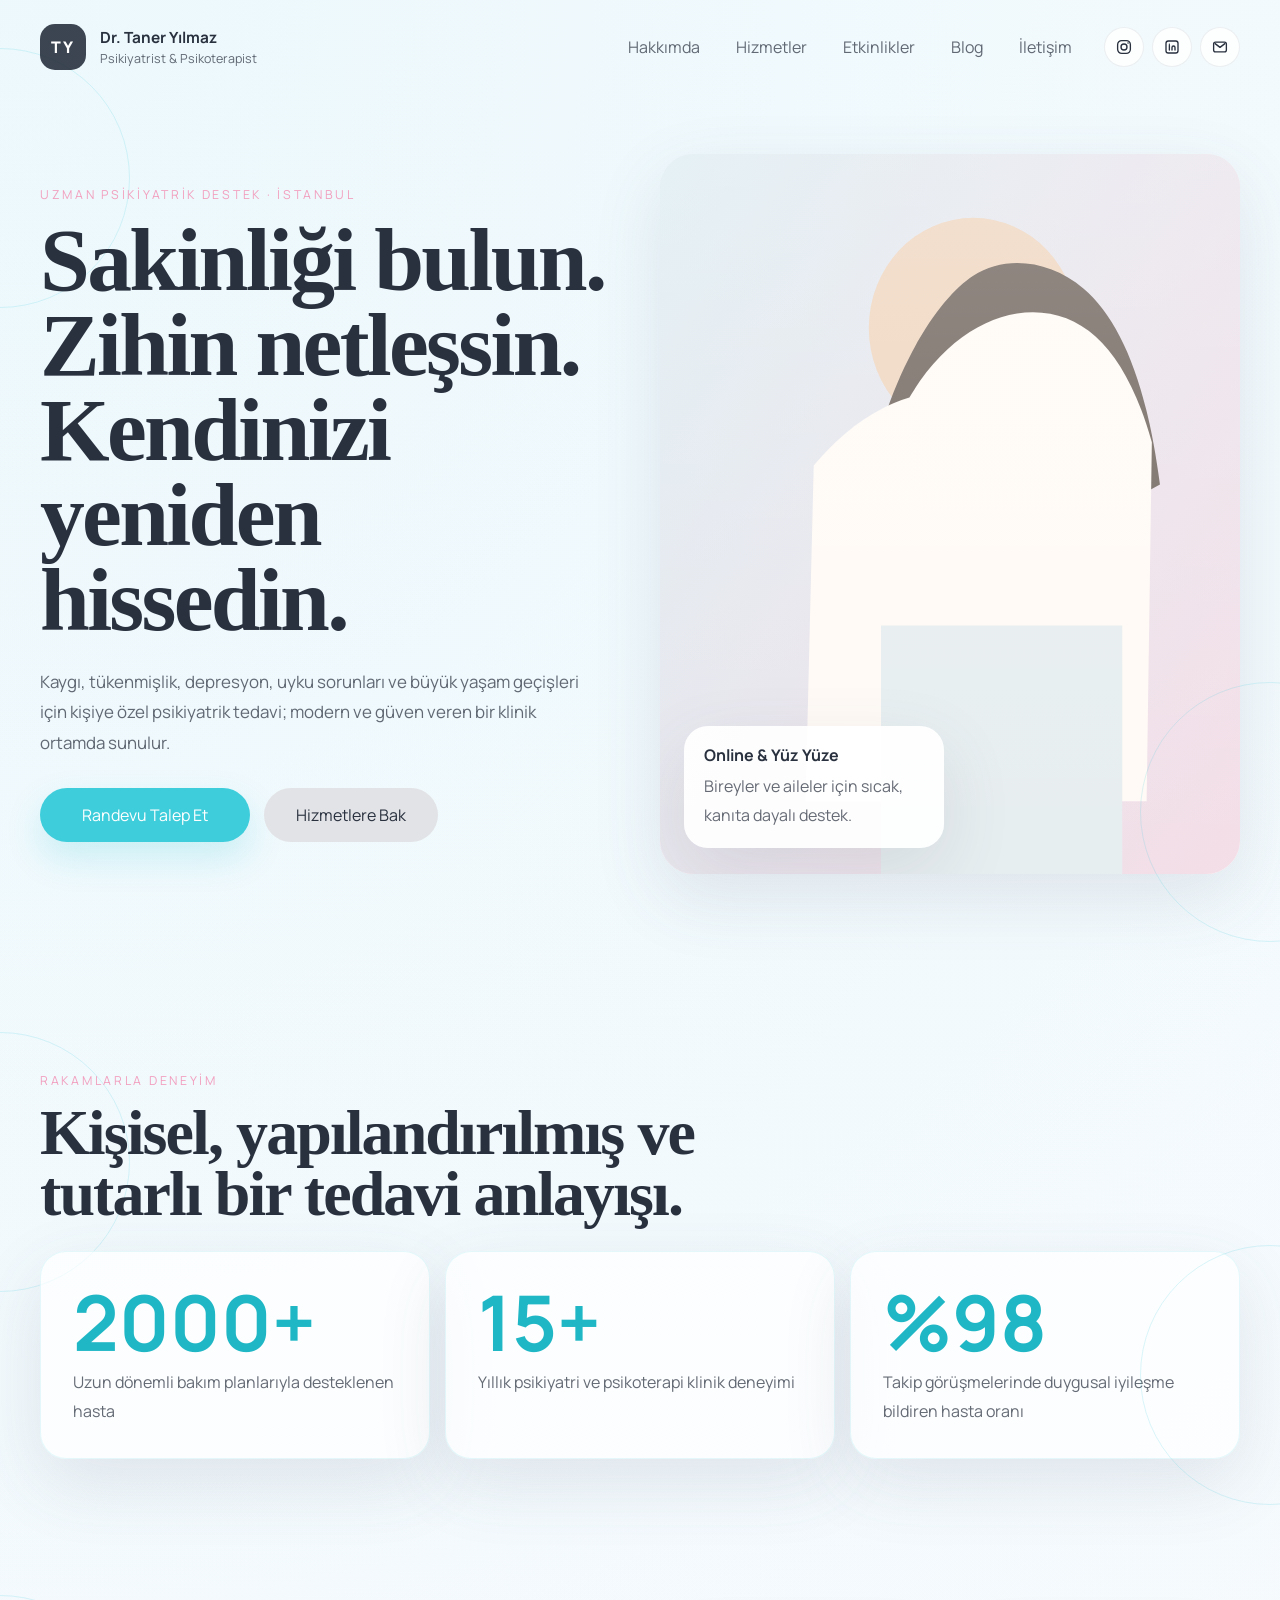
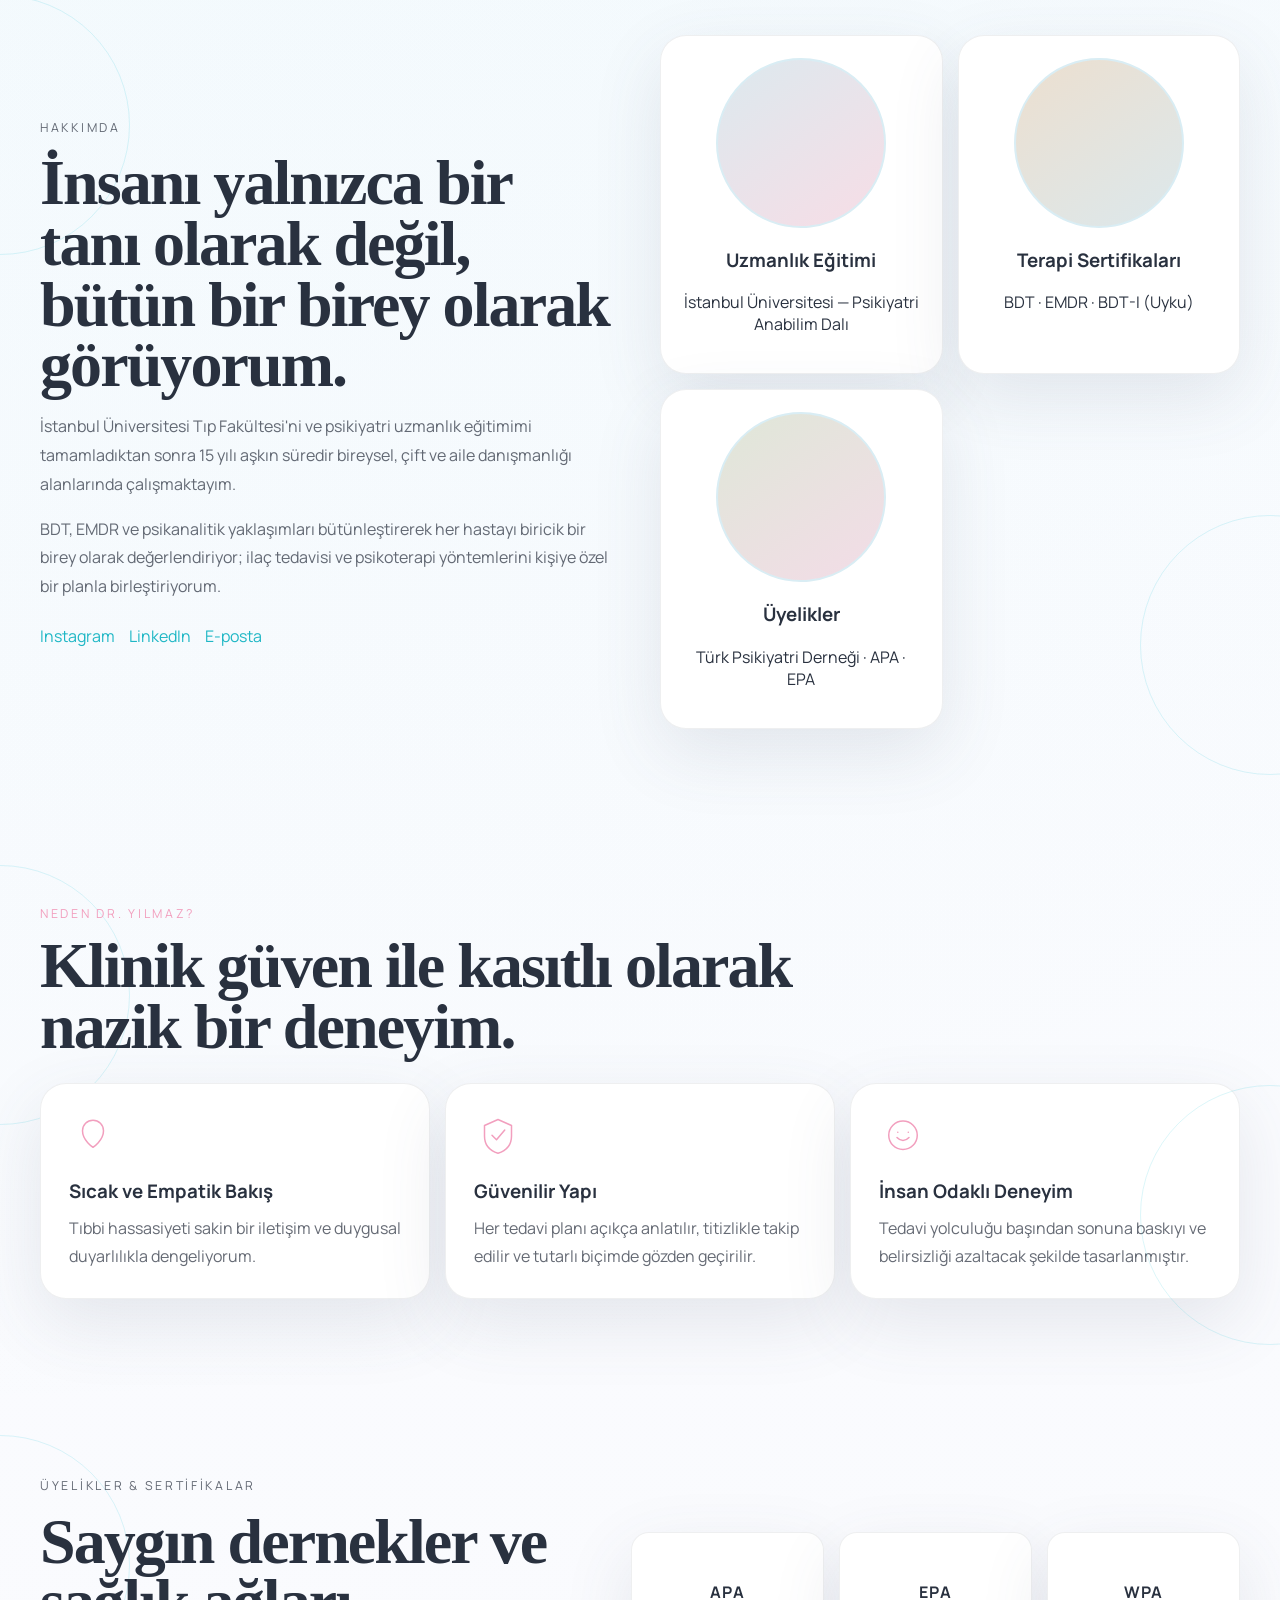
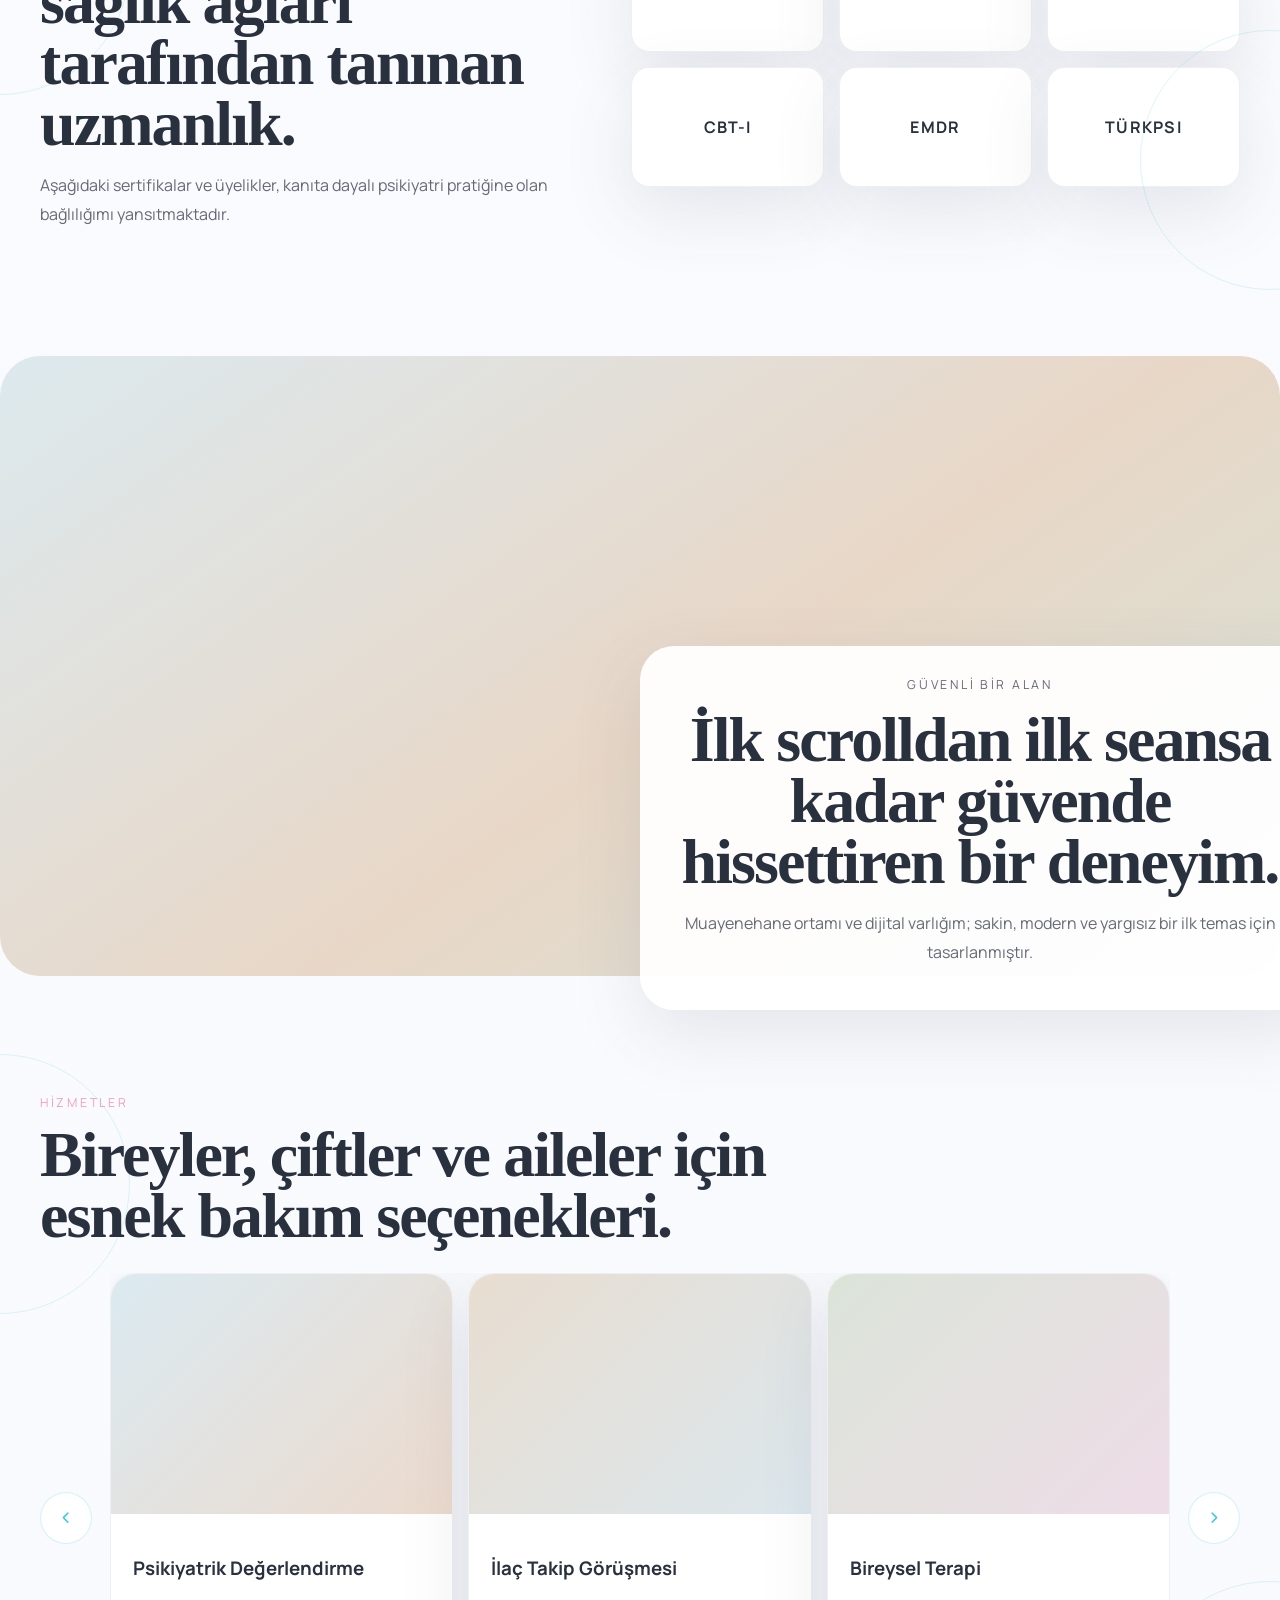
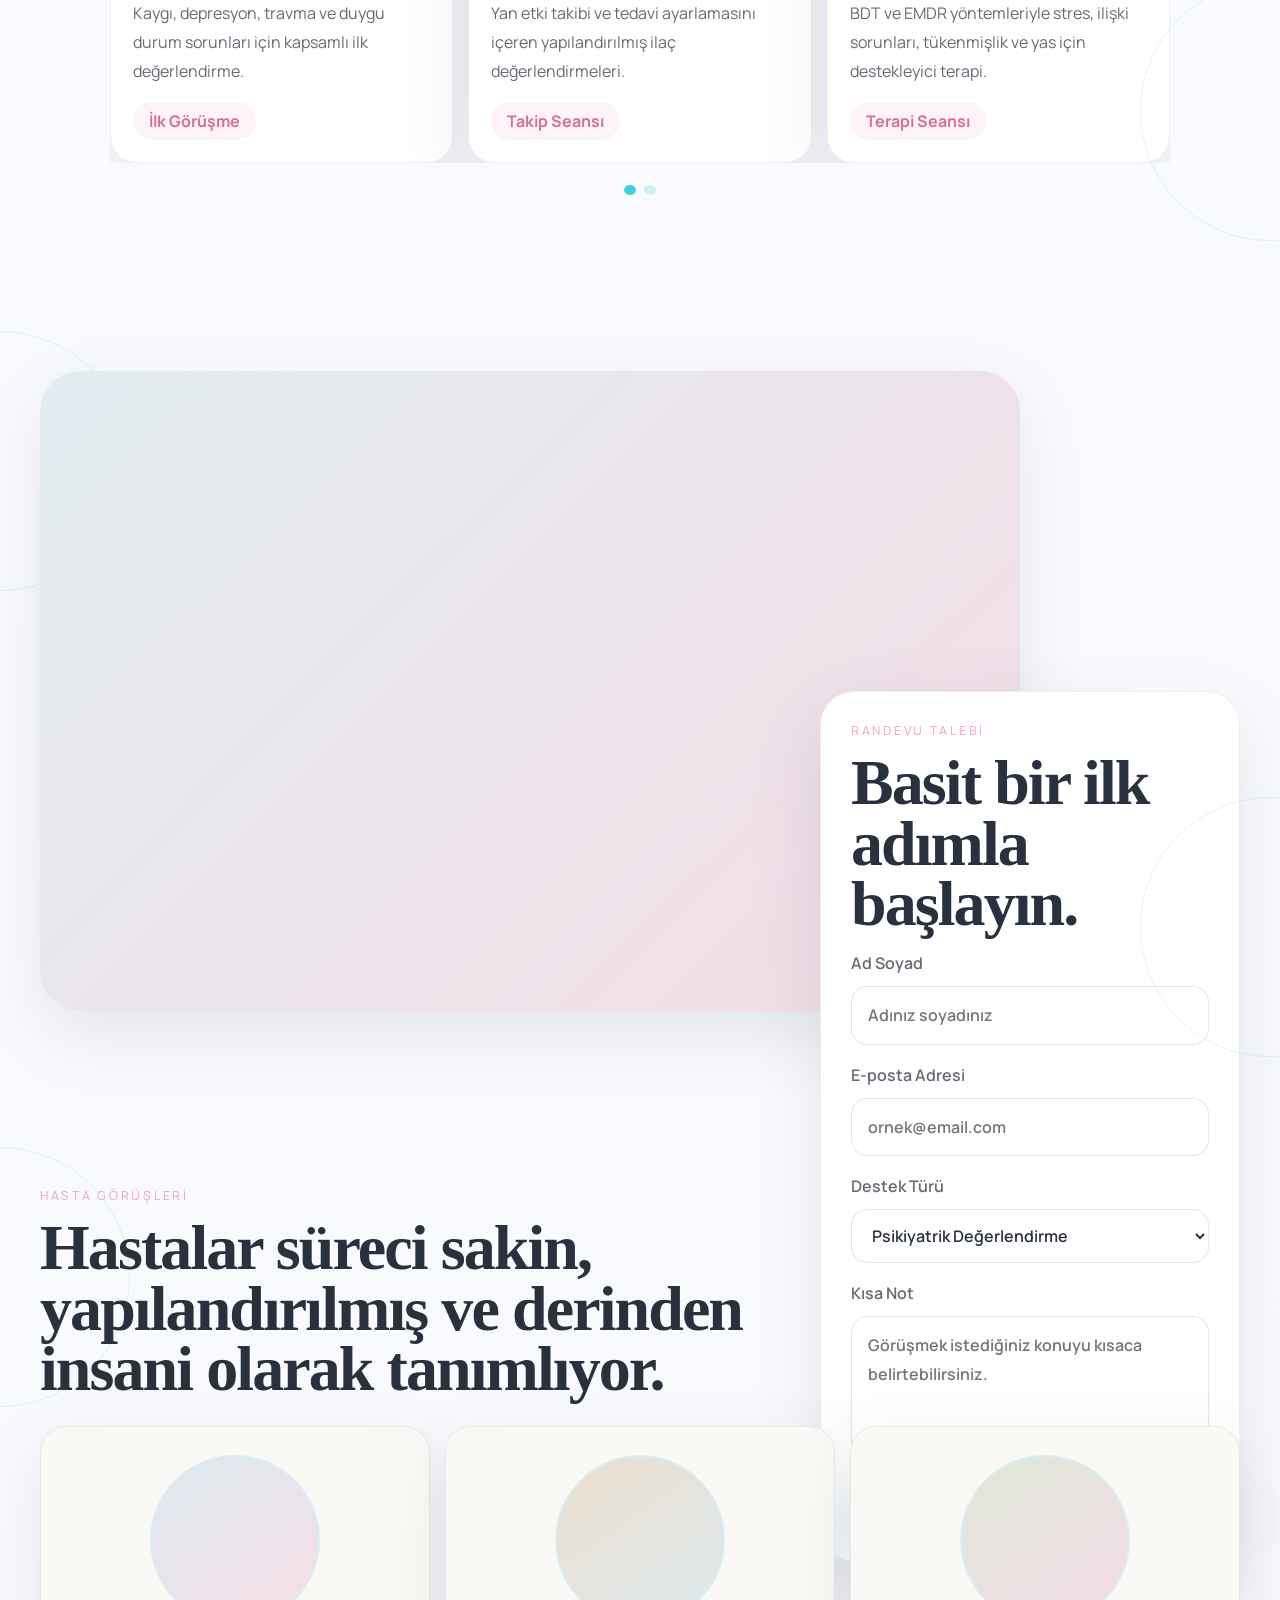
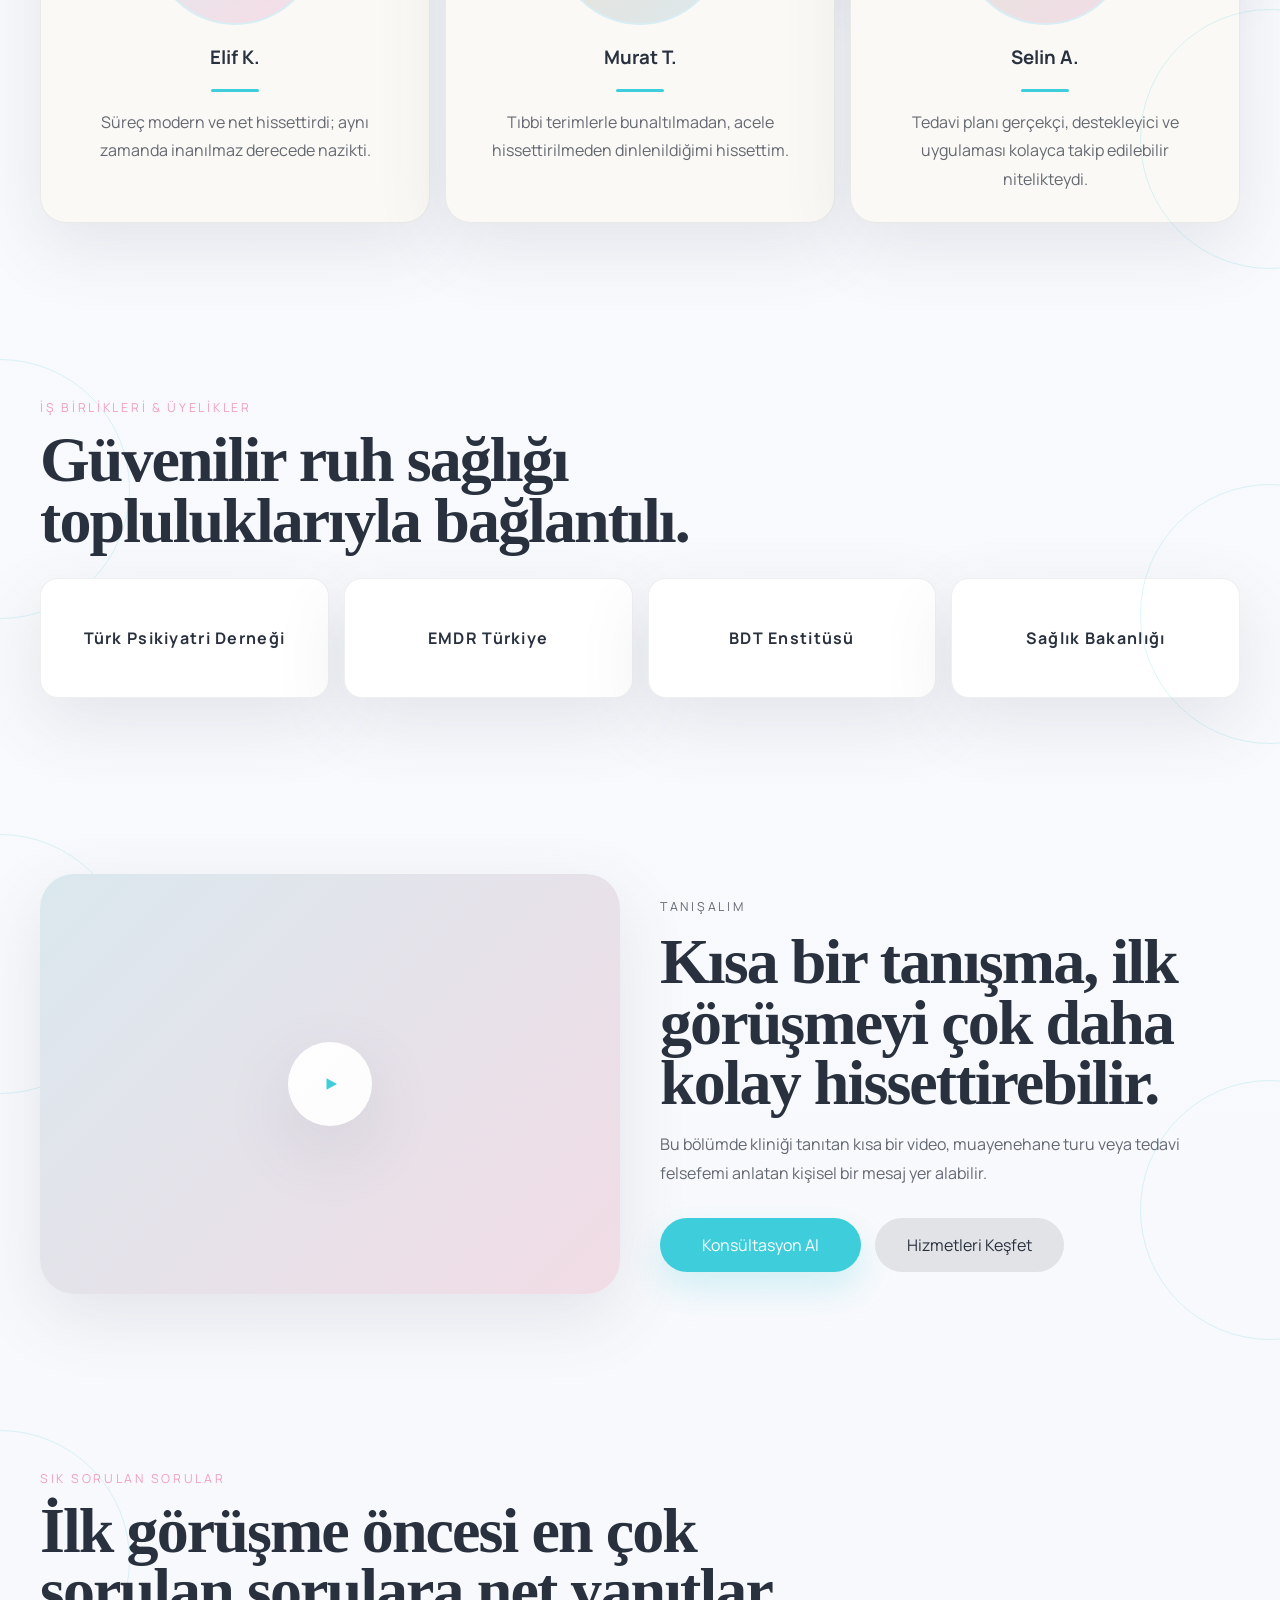
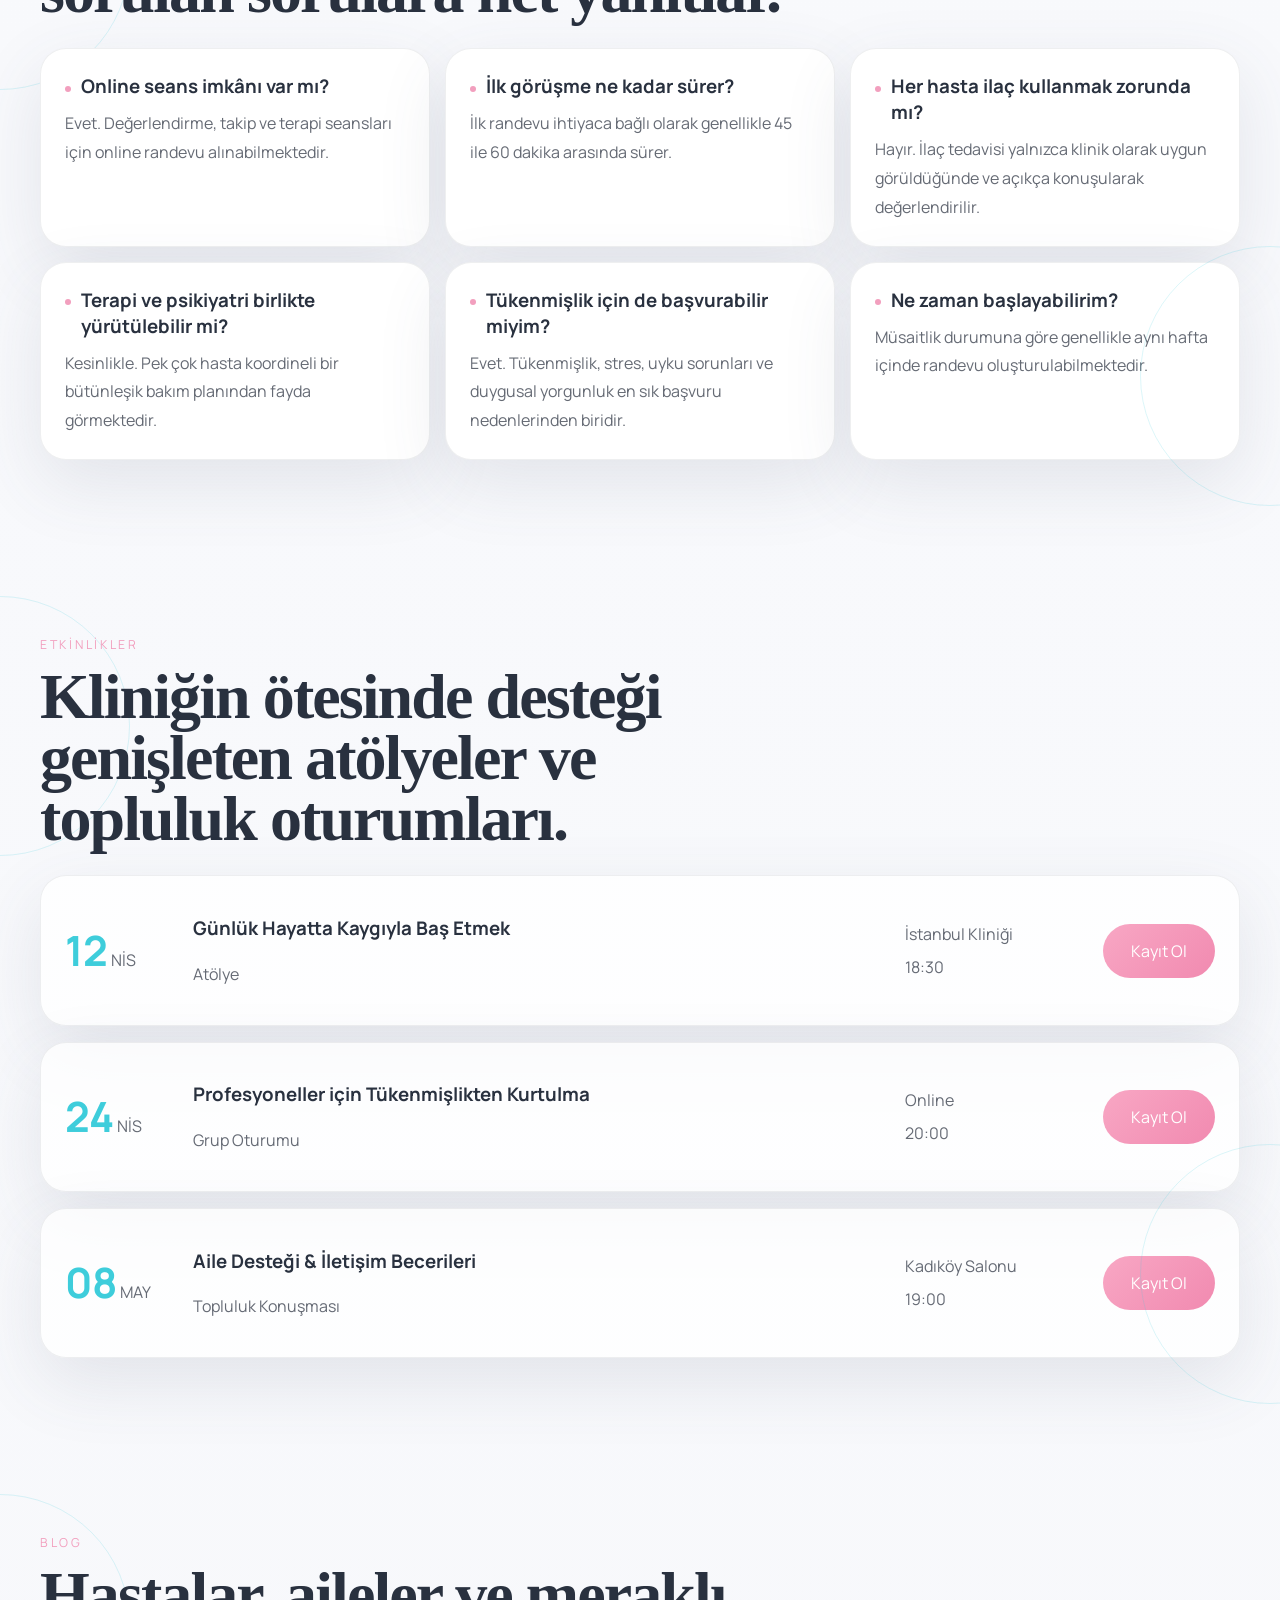
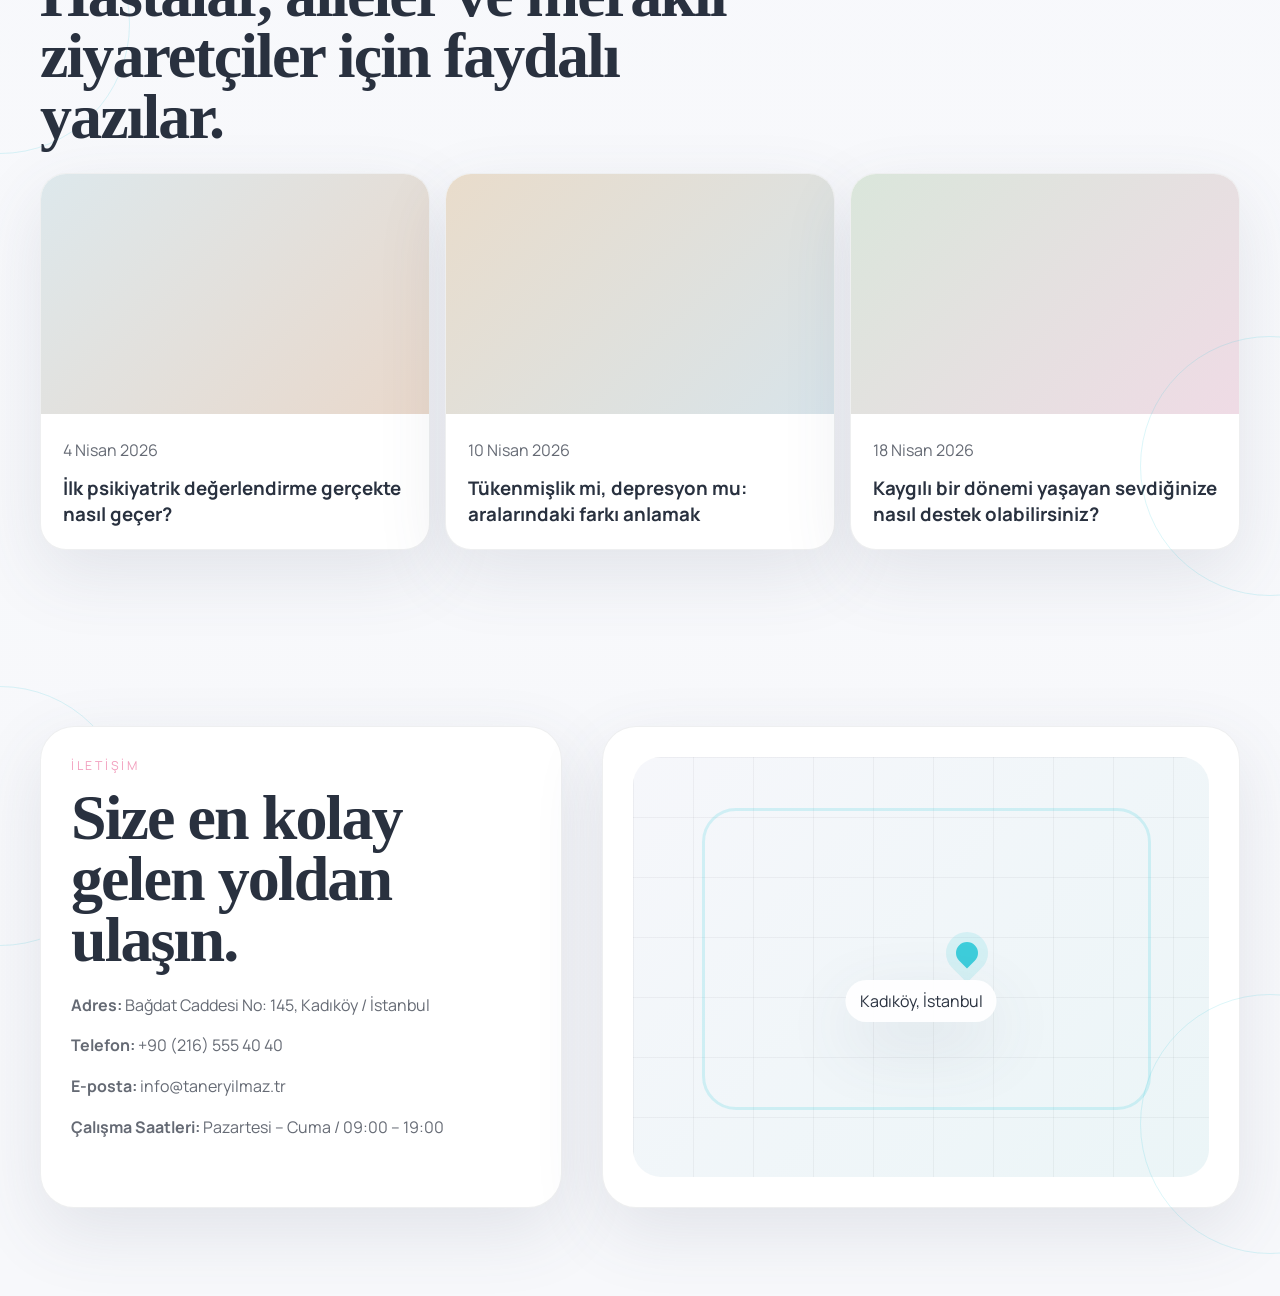
==== commit 4e707a8c: "Redirect test root to weblium inspired experiment" ====
--- a/index.html
+++ b/index.html
@@ -3,8 +3,11 @@
   <head>
     <meta charset="UTF-8" />
     <meta name="viewport" content="width=device-width, initial-scale=1.0" />
-    <title>Yönlendiriliyor | Brain Animation</title>
-    <meta http-equiv="refresh" content="0; url=/experiments/brain-animation/" />
+    <title>Yönlendiriliyor | Weblium Inspired</title>
+    <meta
+      http-equiv="refresh"
+      content="0; url=/experiments/weblium-inspired/weblium-inspired.html"
+    />
     <style>
       :root {
         color-scheme: dark;
@@ -25,13 +28,13 @@
       }
     </style>
     <script>
-      window.location.replace("/experiments/brain-animation/");
+      window.location.replace("/experiments/weblium-inspired/weblium-inspired.html");
     </script>
   </head>
   <body>
     <p>
-      Brain animation sayfasına yönlendiriliyorsunuz.
-      <a href="/experiments/brain-animation/">Açmak için tıklayın</a>.
+      Weblium inspired sayfasına yönlendiriliyorsunuz.
+      <a href="/experiments/weblium-inspired/weblium-inspired.html">Açmak için tıklayın</a>.
     </p>
   </body>
 </html>
